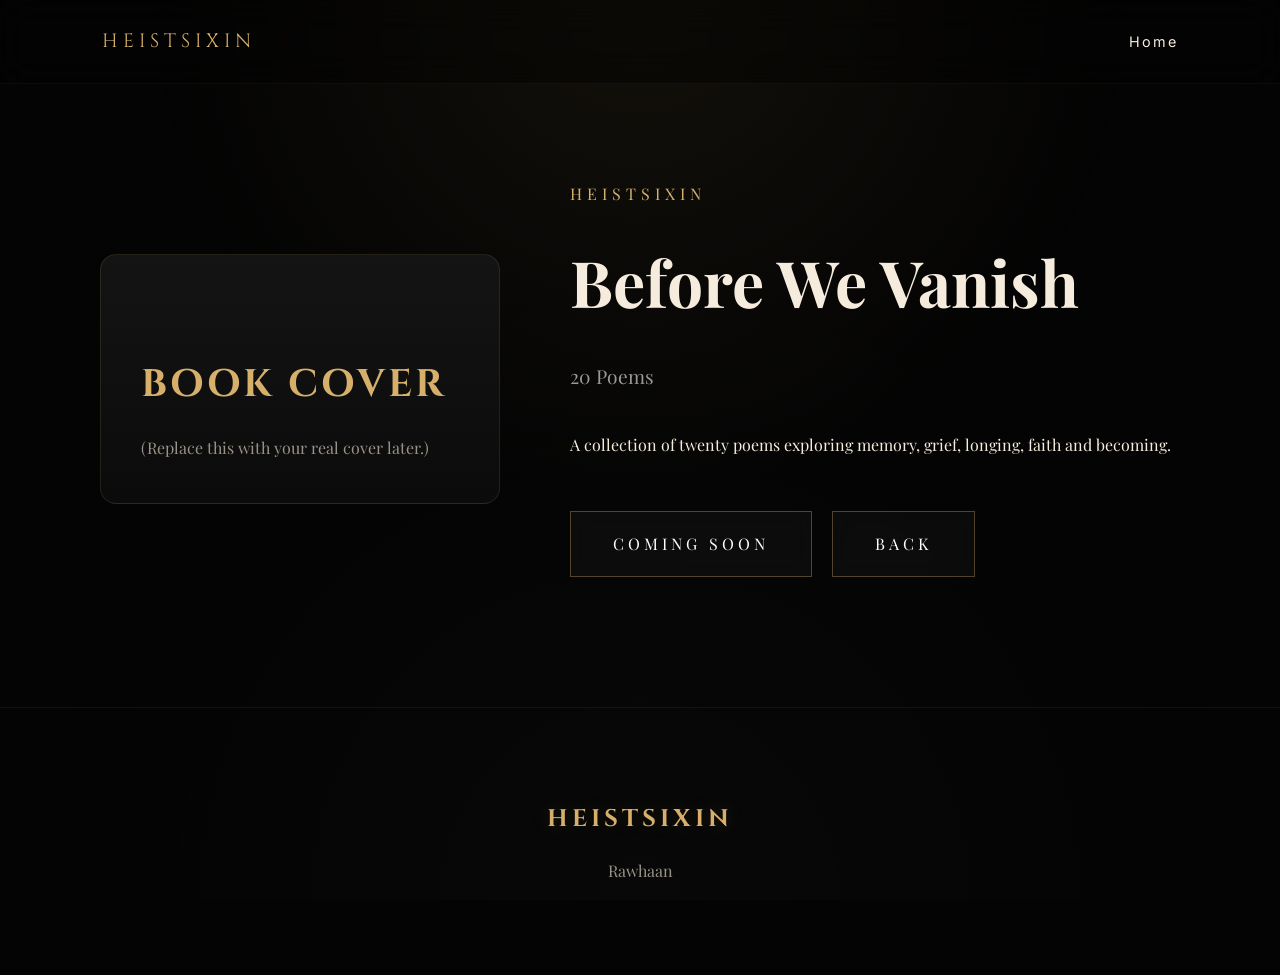
==== books/before-we-vanish.html @ 6365f0f6 "Create before-we-vanish.html" ====
<!DOCTYPE html>
<html lang="en">

<head>

<meta charset="UTF-8">
<meta name="viewport" content="width=device-width, initial-scale=1.0">

<title>Before We Vanish</title>

<link rel="stylesheet" href="../style.css">

</head>

<body>

<nav>

<div class="logo">

HEISTSIXIN

</div>

<ul>

<li><a href="../index.html">Home</a></li>

</ul>

</nav>

<section class="section" style="padding-top:180px;">

<div style="max-width:1100px;margin:auto;display:grid;grid-template-columns:400px 1fr;gap:70px;align-items:center;">

<div class="book">

<h2 style="font-size:2.4rem;margin-bottom:15px;">

BOOK COVER

</h2>

<p>

(Replace this with your real cover later.)

</p>

</div>

<div>

<p style="letter-spacing:5px;color:#d6b06b;margin-bottom:15px;">

HEISTSIXIN

</p>

<h1 style="font-size:4rem;margin-bottom:20px;">

Before We Vanish

</h1>

<p style="font-size:1.2rem;color:#999;margin-bottom:35px;">

20 Poems

</p>

<p style="max-width:650px;line-height:2;">

A collection of twenty poems exploring memory, grief,
longing, faith and becoming.

</p>

<div style="margin-top:50px;display:flex;gap:20px;">

<a class="enter-btn" href="#">

Coming Soon</a>

<a class="enter-btn" href="../index.html">

Back

</a>

</div>

</div>

</div>

</section>

<footer>

<h2>

HEISTSIXIN

</h2>

<p>

Rawhaan

</p>

</footer>

<script src="../script.js"></script>

</body>

</html>
---- style.css ----
/* ===================================================
   HEISTSIXIN ARCHIVE — V2.5
   PART 1
=================================================== */

@import url('https://fonts.googleapis.com/css2?family=Cinzel:wght@400;600;700&family=Inter:wght@300;400;500;600&family=Playfair+Display:wght@400;600;700&display=swap');

:root{

    --bg:#040404;
    --bg2:#090909;

    --panel:#111111;

    --gold:#d6b06b;

    --gold2:#8e6a2f;

    --text:#f5ecdd;

    --muted:#9a9388;

    --border:rgba(255,255,255,.07);

    --transition:.45s;

}

*{

    margin:0;

    padding:0;

    box-sizing:border-box;

}

html{

    scroll-behavior:smooth;

}

body{

    background:var(--bg);

    color:var(--text);

    font-family:"Playfair Display",serif;

    overflow-x:hidden;

    line-height:1.8;

    min-height:100vh;

}

/* ==========================
      BACKGROUND
========================== */

body::before{

    content:"";

    position:fixed;

    inset:0;

    background:

    radial-gradient(circle at top,
    rgba(214,176,107,.08),
    transparent 45%),

    radial-gradient(circle at bottom,
    rgba(255,255,255,.02),
    transparent 60%);

    z-index:-2;

}

body::after{

    content:"";

    position:fixed;

    inset:0;

    background-image:

    radial-gradient(rgba(255,255,255,.08) 1px,
    transparent 1px);

    background-size:6px 6px;

    opacity:.03;

    animation:grain 12s linear infinite;

    z-index:-1;

}

@keyframes grain{

    from{

        transform:translateY(0);

    }

    to{

        transform:translateY(120px);

    }

}

/* ==========================
      CURSOR
========================== */

#cursor{

    position:fixed;

    width:18px;

    height:18px;

    border:1px solid var(--gold);

    border-radius:50%;

    transform:translate(-50%,-50%);

    pointer-events:none;

    z-index:9999;

    transition:

    width .2s,

    height .2s,

    border .2s;

}

/* ==========================
      HERO
========================== */

.hero{

    position:relative;

    min-height:100vh;

    display:flex;

    justify-content:center;

    align-items:center;

    text-align:center;

    overflow:hidden;

    padding:40px;

}

.hero-content{

    max-width:900px;

    position:relative;

    z-index:10;

}

.archive-tag{

    font-family:"Inter",sans-serif;

    color:var(--gold);

    letter-spacing:10px;

    font-size:.8rem;

    margin-bottom:28px;

}

.hero h1{

    font-family:"Cinzel",serif;

    font-size:clamp(5rem,11vw,9rem);

    line-height:.83;

    letter-spacing:8px;

    text-transform:uppercase;

    margin-bottom:25px;

    text-shadow:

    0 0 25px rgba(214,176,107,.15),

    0 0 60px rgba(214,176,107,.05);

}

.author{

    font-size:1.15rem;

    color:var(--muted);

    margin-bottom:45px;

}

.enter-btn{

    display:inline-block;

    padding:18px 42px;

    text-decoration:none;

    color:white;

    letter-spacing:4px;

    text-transform:uppercase;

    border:1px solid rgba(214,176,107,.35);

    background:rgba(255,255,255,.03);

    backdrop-filter:blur(10px);

    transition:var(--transition);

}

.enter-btn:hover{

    transform:translateY(-4px);

    background:var(--gold);

    color:black;

    box-shadow:

    0 18px 45px rgba(214,176,107,.35);

}/* ===================================================
   PART 2
   Navigation • Sections • Books • Footer • Smoke
=================================================== */

/* ==========================
        NAVIGATION
========================== */

nav{

    position:fixed;

    top:0;

    left:0;

    width:100%;

    display:flex;

    justify-content:space-between;

    align-items:center;

    padding:24px 8%;

    background:rgba(4,4,4,.45);

    backdrop-filter:blur(18px);

    border-bottom:1px solid rgba(255,255,255,.04);

    z-index:1000;

}

.logo{

    font-family:"Cinzel",serif;

    font-size:1.2rem;

    letter-spacing:5px;

    color:var(--gold);

}

nav ul{

    display:flex;

    list-style:none;

    gap:40px;

}

nav a{

    color:var(--text);

    text-decoration:none;

    font-family:"Inter",sans-serif;

    font-size:.9rem;

    letter-spacing:2px;

    transition:.3s;

}

nav a:hover{

    color:var(--gold);

}

/* ==========================
          SECTIONS
========================== */

.section{

    max-width:1150px;

    margin:auto;

    padding:130px 35px;

}

.section h2{

    font-family:"Cinzel",serif;

    color:var(--gold);

    font-size:2.3rem;

    margin-bottom:35px;

    letter-spacing:3px;

}

.about-text{

    max-width:850px;

    font-size:1.15rem;

    color:var(--text);

    opacity:.92;

}

/* ==========================
        BLOCKQUOTE
========================== */

blockquote{

    max-width:850px;

    border-left:2px solid var(--gold);

    padding-left:35px;

    font-size:1.25rem;

    line-height:2;

    color:#ddd;

    font-style:italic;

}

/* ==========================
         BOOK GRID
========================== */

.books{

    display:grid;

    grid-template-columns:repeat(auto-fit,minmax(260px,1fr));

    gap:35px;

    margin-top:40px;

}

.book{

    background:linear-gradient(
    180deg,
    #141414,
    #0b0b0b);

    border:1px solid rgba(214,176,107,.12);

    border-radius:16px;

    padding:40px;

    min-height:250px;

    display:flex;

    flex-direction:column;

    justify-content:flex-end;

    transition:.45s;

}

.book h3{

    font-family:"Cinzel",serif;

    color:var(--gold);

    margin-bottom:15px;

}

.book p{

    color:var(--muted);

}

.book:hover{

    transform:

    translateY(-12px)

    scale(1.02);

    border-color:var(--gold);

    box-shadow:

    0 25px 50px rgba(0,0,0,.5),

    0 0 30px rgba(214,176,107,.12);

}

/* ==========================
          FOOTER
========================== */

footer{

    text-align:center;

    padding:90px 20px;

    border-top:1px solid rgba(255,255,255,.05);

}

footer h2{

    font-family:"Cinzel",serif;

    color:var(--gold);

    margin-bottom:15px;

    letter-spacing:4px;

}

footer p{

    color:var(--muted);

    margin-top:10px;

}

/* ==========================
      CINEMATIC SMOKE
========================== */

.smoke{

    position:absolute;

    inset:-20%;

    background:

    radial-gradient(circle,

    rgba(255,255,255,.05),

    transparent 70%);

    filter:blur(120px);

    animation:smokeMove 20s ease-in-out infinite;

    pointer-events:none;

}

.smoke.second{

    animation-delay:-10s;

    opacity:.55;

}

@keyframes smokeMove{

    0%{

        transform:
        translate(-12%,-8%)
        scale(1);

    }

    50%{

        transform:
        translate(10%,6%)
        scale(1.35);

    }

    100%{

        transform:
        translate(-8%,10%)
        scale(1);

    }

}/* ===================================================
   PART 3
   Animations • Responsive • Final Polish
=================================================== */

/* Reveal Animation */

.section,
.book,
blockquote{

    opacity:0;

    transform:translateY(40px);

    transition:

    opacity .9s ease,

    transform .9s ease;

}

.section.visible,
.book.visible,
blockquote.visible{

    opacity:1;

    transform:translateY(0);

}

/* Hero Fade */

.hero-content{

    animation:heroFade 1.8s ease;

}

@keyframes heroFade{

    from{

        opacity:0;

        transform:translateY(35px);

    }

    to{

        opacity:1;

        transform:none;

    }

}

/* Smooth Hover */

a,
button{

    transition:.35s;

}

/* Selection */

::selection{

    background:var(--gold);

    color:black;

}

/* Scrollbar */

::-webkit-scrollbar{

    width:10px;

}

::-webkit-scrollbar-track{

    background:#090909;

}

::-webkit-scrollbar-thumb{

    background:linear-gradient(

    var(--gold),

    var(--gold2)

    );

    border-radius:20px;

}

/* Small Gold Divider */

.divider{

    width:120px;

    height:2px;

    margin:35px auto;

    background:linear-gradient(

    transparent,

    var(--gold),

    transparent

    );

}

/* Image Covers */

.book img{

    width:100%;

    border-radius:12px;

    margin-bottom:20px;

    transition:.45s;

}

.book:hover img{

    transform:scale(1.03);

}

/* Footer Glow */

footer h2{

    text-shadow:

    0 0 18px rgba(214,176,107,.18);

}

/* Mobile */

@media (max-width:900px){

    nav{

        padding:18px 25px;

    }

    nav ul{

        gap:18px;

    }

    .hero h1{

        font-size:4.8rem;

        letter-spacing:5px;

    }

    .archive-tag{

        letter-spacing:5px;

    }

}

@media (max-width:650px){

    nav{

        flex-direction:column;

        gap:18px;

    }

    nav ul{

        flex-wrap:wrap;

        justify-content:center;

    }

    .hero{

        padding:25px;

    }

    .hero h1{

        font-size:3.7rem;

        line-height:.9;

    }

    .section{

        padding:90px 22px;

    }

    blockquote{

        font-size:1.05rem;

        padding-left:20px;

    }

}

/* End of V2.5 */
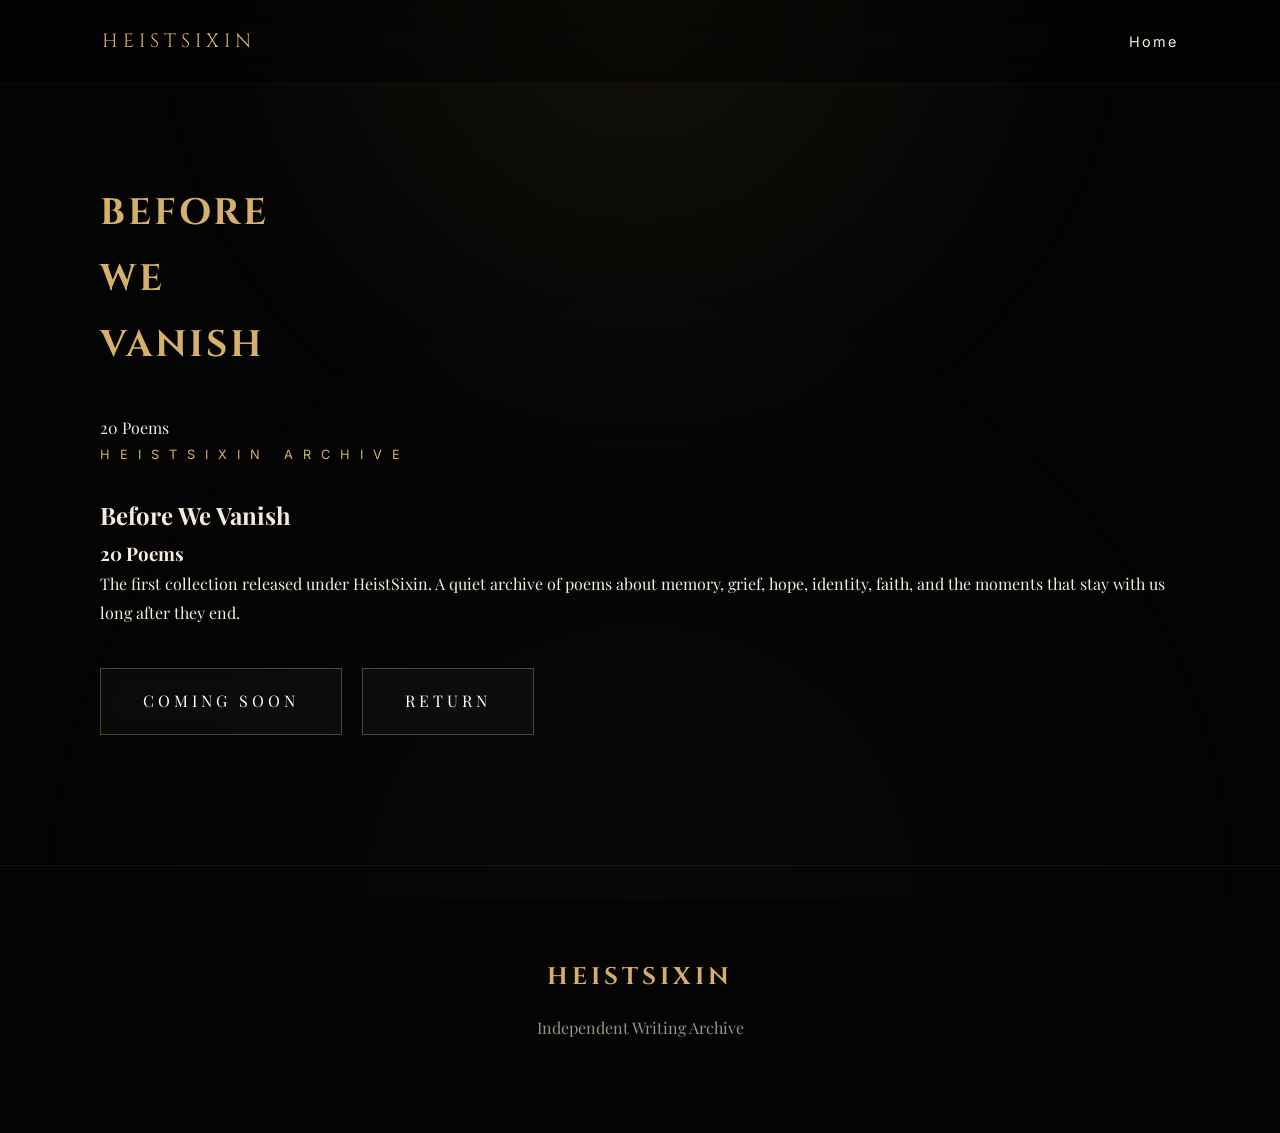
==== commit 5592d787: "Revise book page layout and content for 'Before We Vanish' Updated the layout and content for the bo" ====
--- a/books/before-we-vanish.html
+++ b/books/before-we-vanish.html
@@ -32,60 +32,67 @@
 
 <section class="section" style="padding-top:180px;">
 
-<div style="max-width:1100px;margin:auto;display:grid;grid-template-columns:400px 1fr;gap:70px;align-items:center;">
+<div class="book-page">
 
-<div class="book">
+<div class="cover">
 
-<h2 style="font-size:2.4rem;margin-bottom:15px;">
+<div class="cover-inner">
 
-BOOK COVER
+<h2>
+
+BEFORE<br>WE<br>VANISH
 
 </h2>
 
 <p>
 
-(Replace this with your real cover later.)
+20 Poems
 
 </p>
 
 </div>
 
-<div>
+</div>
 
-<p style="letter-spacing:5px;color:#d6b06b;margin-bottom:15px;">
+<div class="book-info">
 
-HEISTSIXIN
+<p class="archive-tag">
+
+HEISTSIXIN ARCHIVE
 
 </p>
 
-<h1 style="font-size:4rem;margin-bottom:20px;">
+<h1>
 
 Before We Vanish
 
 </h1>
 
-<p style="font-size:1.2rem;color:#999;margin-bottom:35px;">
+<h3>
 
 20 Poems
 
-</p>
+</h3>
 
-<p style="max-width:650px;line-height:2;">
+<p>
 
-A collection of twenty poems exploring memory, grief,
-longing, faith and becoming.
+The first collection released under HeistSixin.
+
+A quiet archive of poems about memory, grief, hope, identity, faith, and the moments that stay with us long after they end.
 
 </p>
 
-<div style="margin-top:50px;display:flex;gap:20px;">
+<div style="margin-top:40px;display:flex;gap:20px;flex-wrap:wrap;">
 
-<a class="enter-btn" href="#">
+<a href="#" class="enter-btn">
 
-Coming Soon</a>
+COMING SOON
 
-<a class="enter-btn" href="../index.html">
+</a>
 
-Back
+<a href="../index.html" class="enter-btn">
+
+RETURN
 
 </a>
 
@@ -107,7 +114,7 @@
 
 <p>
 
-Rawhaan
+Independent Writing Archive
 
 </p>
 
--- a/style.css
+++ b/style.css
@@ -822,5 +822,23 @@
     }
 
 }
-
+.book{
+
+    text-decoration:none;
+
+    color:inherit;
+
+}
+
+.book:visited{
+
+    color:inherit;
+
+}
+
+.book:hover{
+
+    text-decoration:none;
+
+}
 /* End of V2.5 */
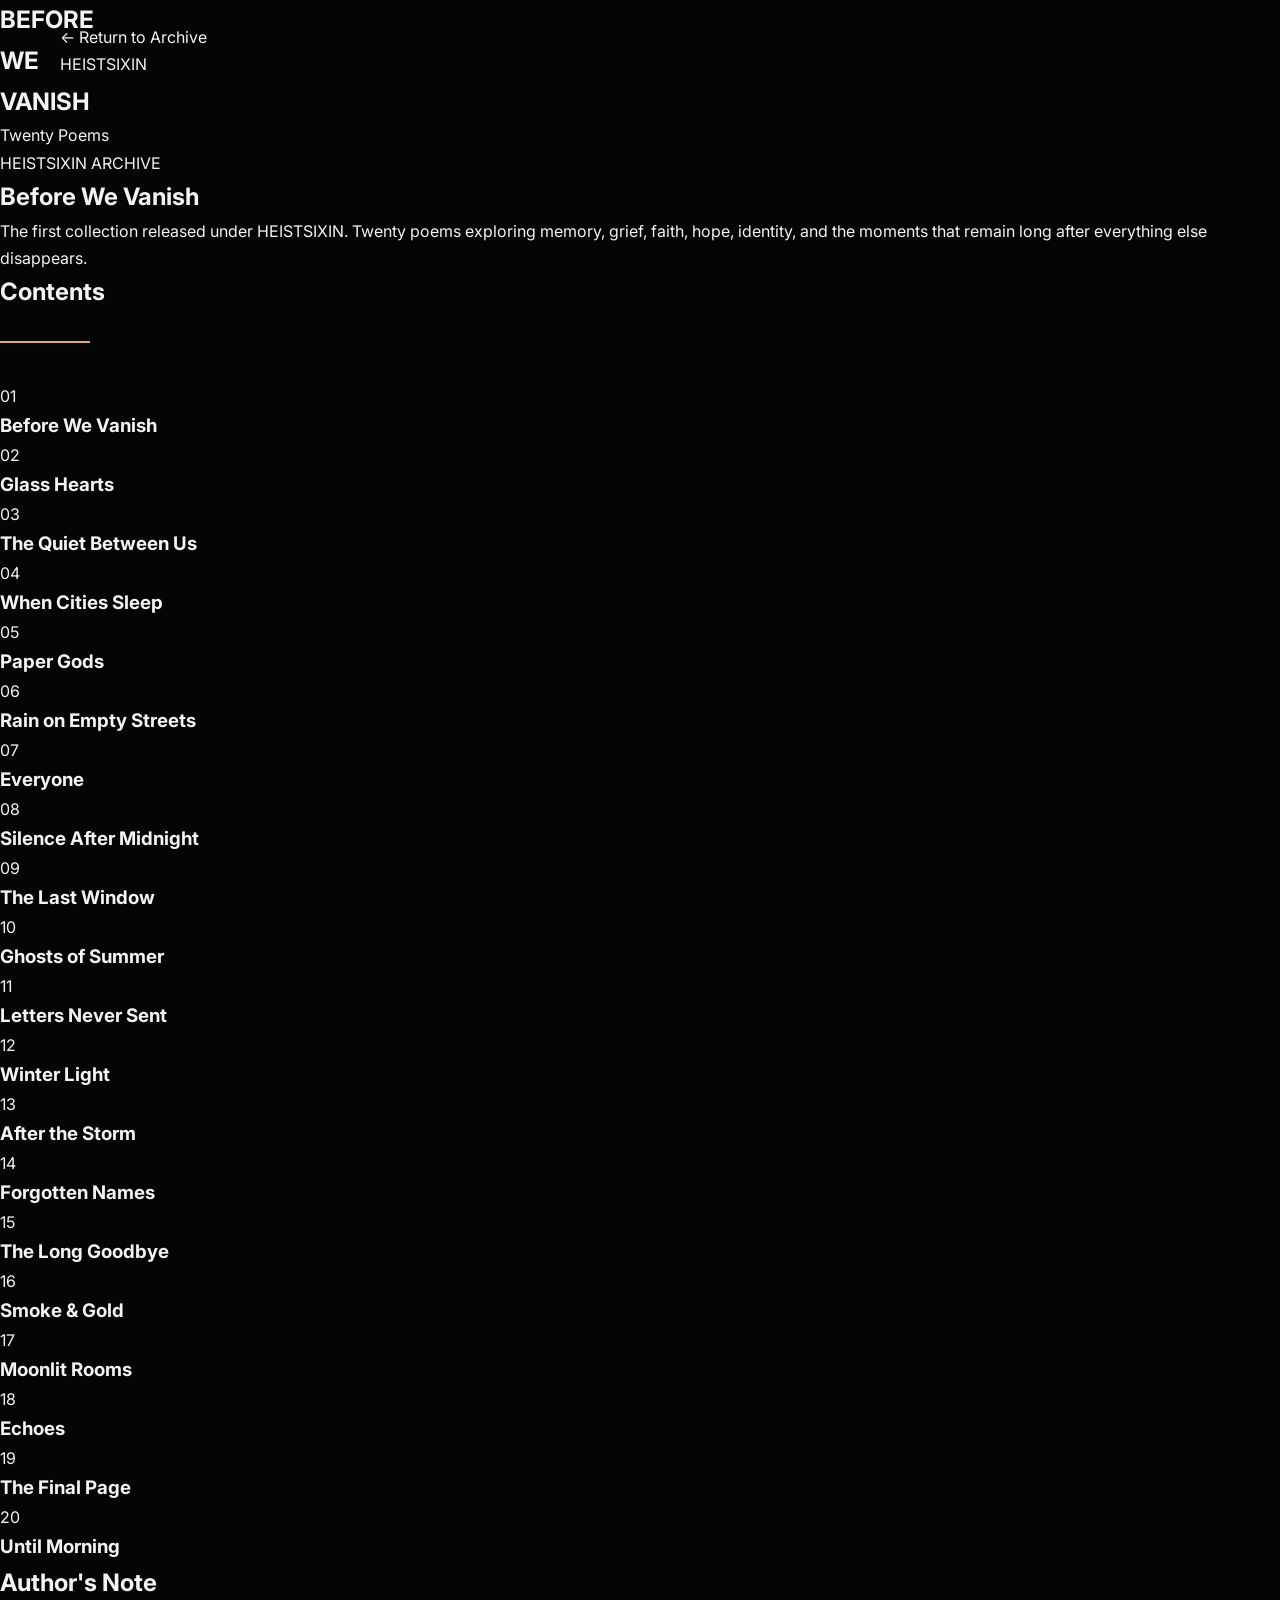
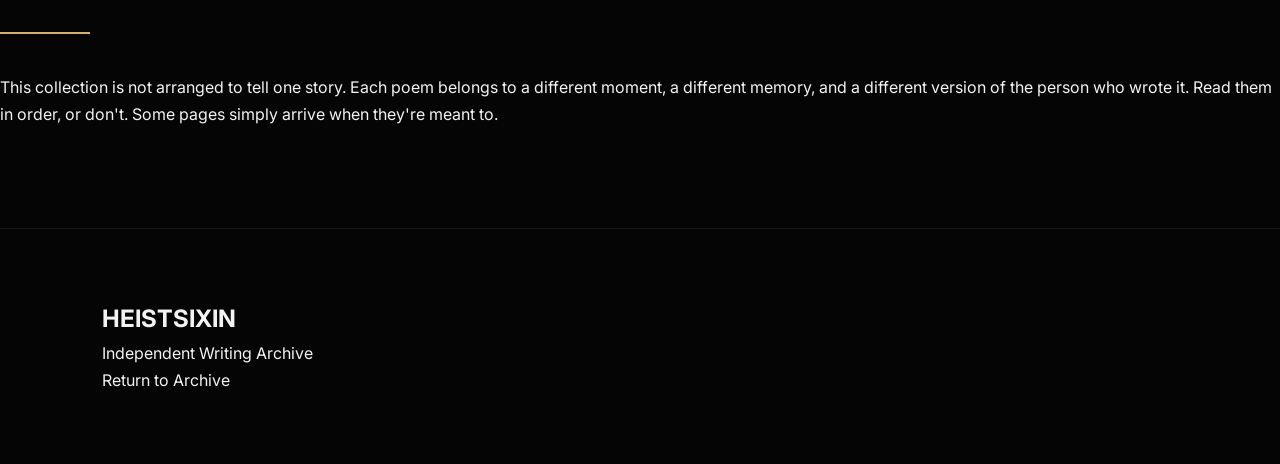
==== commit e2c83dac: "Update before-we-vanish.html" ====
--- a/books/before-we-vanish.html
+++ b/books/before-we-vanish.html
@@ -4,107 +4,245 @@
 <head>
 
 <meta charset="UTF-8">
-<meta name="viewport" content="width=device-width, initial-scale=1.0">
+
+<meta name="viewport"
+content="width=device-width, initial-scale=1.0">
 
 <title>Before We Vanish</title>
 
-<link rel="stylesheet" href="../style.css">
+<link rel="preconnect"
+href="https://fonts.googleapis.com">
+
+<link rel="preconnect"
+href="https://fonts.gstatic.com"
+crossorigin>
+
+<link href="https://fonts.googleapis.com/css2?family=Cinzel:wght@400;500;600;700&family=Inter:wght@300;400;500;600&display=swap"
+rel="stylesheet">
+
+<link rel="stylesheet"
+href="../style.css">
 
 </head>
 
 <body>
 
-<nav>
-
-<div class="logo">
+<div class="noise"></div>
+
+<header class="book-header">
+
+<a href="../index.html" class="back-link">
+
+← Return to Archive
+
+</a>
+
+<div class="book-title">
 
 HEISTSIXIN
 
 </div>
 
-<ul>
-
-<li><a href="../index.html">Home</a></li>
-
-</ul>
-
-</nav>
-
-<section class="section" style="padding-top:180px;">
-
-<div class="book-page">
-
-<div class="cover">
-
-<div class="cover-inner">
-
-<h2>
-
-BEFORE<br>WE<br>VANISH
-
-</h2>
+</header>
+
+<section class="book-hero">
+
+<div class="book-cover-large">
+
+<h1>
+
+BEFORE
+
+<br>
+
+WE
+
+<br>
+
+VANISH
+
+</h1>
 
 <p>
 
-20 Poems
-
-</p>
-
-</div>
-
-</div>
-
-<div class="book-info">
-
-<p class="archive-tag">
+Twenty Poems
+
+</p>
+
+</div>
+
+<div class="book-intro">
+
+<p class="book-label">
 
 HEISTSIXIN ARCHIVE
 
 </p>
 
-<h1>
+<h2>
 
 Before We Vanish
 
-</h1>
-
-<h3>
-
-20 Poems
-
-</h3>
+</h2>
+
+<p class="book-description">
+
+The first collection released under HEISTSIXIN.
+
+Twenty poems exploring memory,
+grief,
+faith,
+hope,
+identity,
+and the moments that remain long after everything else disappears.
+
+</p>
+
+</div>
+
+</section>
+
+<section class="contents">
+
+<h2>
+
+Contents
+
+</h2>
+
+<div class="divider"></div>
+
+<div class="poem-grid"><a class="poem-card" href="#">
+<span>01</span>
+<h3>Before We Vanish</h3>
+</a>
+
+<a class="poem-card" href="#">
+<span>02</span>
+<h3>Glass Hearts</h3>
+</a>
+
+<a class="poem-card" href="#">
+<span>03</span>
+<h3>The Quiet Between Us</h3>
+</a>
+
+<a class="poem-card" href="#">
+<span>04</span>
+<h3>When Cities Sleep</h3>
+</a>
+
+<a class="poem-card" href="#">
+<span>05</span>
+<h3>Paper Gods</h3>
+</a>
+
+<a class="poem-card" href="#">
+<span>06</span>
+<h3>Rain on Empty Streets</h3>
+</a>
+
+<a class="poem-card" href="#">
+<span>07</span>
+<h3>Everyone</h3>
+</a>
+
+<a class="poem-card" href="#">
+<span>08</span>
+<h3>Silence After Midnight</h3>
+</a>
+
+<a class="poem-card" href="#">
+<span>09</span>
+<h3>The Last Window</h3>
+</a>
+
+<a class="poem-card" href="#">
+<span>10</span>
+<h3>Ghosts of Summer</h3>
+</a>
+
+<a class="poem-card" href="#">
+<span>11</span>
+<h3>Letters Never Sent</h3>
+</a>
+
+<a class="poem-card" href="#">
+<span>12</span>
+<h3>Winter Light</h3>
+</a>
+
+<a class="poem-card" href="#">
+<span>13</span>
+<h3>After the Storm</h3>
+</a>
+
+<a class="poem-card" href="#">
+<span>14</span>
+<h3>Forgotten Names</h3>
+</a>
+
+<a class="poem-card" href="#">
+<span>15</span>
+<h3>The Long Goodbye</h3>
+</a>
+
+<a class="poem-card" href="#">
+<span>16</span>
+<h3>Smoke & Gold</h3>
+</a>
+
+<a class="poem-card" href="#">
+<span>17</span>
+<h3>Moonlit Rooms</h3>
+</a>
+
+<a class="poem-card" href="#">
+<span>18</span>
+<h3>Echoes</h3>
+</a>
+
+<a class="poem-card" href="#">
+<span>19</span>
+<h3>The Final Page</h3>
+</a>
+
+<a class="poem-card" href="#">
+<span>20</span>
+<h3>Until Morning</h3>
+</a>
+
+</div>
+
+</section>
+
+<section class="author-note">
+
+<h2>
+
+Author's Note
+
+</h2>
+
+<div class="divider"></div>
 
 <p>
 
-The first collection released under HeistSixin.
-
-A quiet archive of poems about memory, grief, hope, identity, faith, and the moments that stay with us long after they end.
-
-</p>
-
-<div style="margin-top:40px;display:flex;gap:20px;flex-wrap:wrap;">
-
-<a href="#" class="enter-btn">
-
-COMING SOON
-
-</a>
-
-<a href="../index.html" class="enter-btn">
-
-RETURN
-
-</a>
-
-</div>
-
-</div>
-
-</div>
-
-</section>
-
-<footer>
+This collection is not arranged to tell one story.
+
+Each poem belongs to a different moment, a different memory, and a different version of the person who wrote it.
+
+Read them in order, or don't.
+
+Some pages simply arrive when they're meant to.
+
+</p>
+
+</section><footer class="book-footer">
+
+<div class="book-footer-inner">
+
+<div>
 
 <h2>
 
@@ -118,6 +256,20 @@
 
 </p>
 
+</div>
+
+<div>
+
+<a href="../index.html">
+
+Return to Archive
+
+</a>
+
+</div>
+
+</div>
+
 </footer>
 
 <script src="../script.js"></script>
--- a/style.css
+++ b/style.css
@@ -1,844 +1,1104 @@
-/* ===================================================
-   HEISTSIXIN ARCHIVE — V2.5
-   PART 1
-=================================================== */
-
-@import url('https://fonts.googleapis.com/css2?family=Cinzel:wght@400;600;700&family=Inter:wght@300;400;500;600&family=Playfair+Display:wght@400;600;700&display=swap');
+/* ===================================
+   HEISTSIXIN V3
+=================================== */
 
 :root{
 
-    --bg:#040404;
-    --bg2:#090909;
-
-    --panel:#111111;
-
-    --gold:#d6b06b;
-
-    --gold2:#8e6a2f;
-
-    --text:#f5ecdd;
-
-    --muted:#9a9388;
-
-    --border:rgba(255,255,255,.07);
-
-    --transition:.45s;
+--bg:#050505;
+--panel:#101010;
+--panel2:#181818;
+
+--gold:#d6b06b;
+--gold-soft:#b89253;
+
+--text:#f3f3f3;
+--muted:#8f8f8f;
+
+--border:rgba(214,176,107,.18);
+
+--radius:22px;
+
+--shadow:0 30px 70px rgba(0,0,0,.45);
 
 }
 
 *{
 
-    margin:0;
-
-    padding:0;
-
-    box-sizing:border-box;
+margin:0;
+
+padding:0;
+
+box-sizing:border-box;
 
 }
 
 html{
 
-    scroll-behavior:smooth;
+scroll-behavior:smooth;
 
 }
 
 body{
 
-    background:var(--bg);
-
-    color:var(--text);
-
-    font-family:"Playfair Display",serif;
-
-    overflow-x:hidden;
-
-    line-height:1.8;
-
-    min-height:100vh;
-
-}
-
-/* ==========================
-      BACKGROUND
-========================== */
-
-body::before{
-
-    content:"";
-
-    position:fixed;
-
-    inset:0;
-
-    background:
-
-    radial-gradient(circle at top,
-    rgba(214,176,107,.08),
-    transparent 45%),
-
-    radial-gradient(circle at bottom,
-    rgba(255,255,255,.02),
-    transparent 60%);
-
-    z-index:-2;
-
-}
-
-body::after{
-
-    content:"";
-
-    position:fixed;
-
-    inset:0;
-
-    background-image:
-
-    radial-gradient(rgba(255,255,255,.08) 1px,
-    transparent 1px);
-
-    background-size:6px 6px;
-
-    opacity:.03;
-
-    animation:grain 12s linear infinite;
-
-    z-index:-1;
-
-}
-
-@keyframes grain{
-
-    from{
-
-        transform:translateY(0);
-
-    }
-
-    to{
-
-        transform:translateY(120px);
-
-    }
-
-}
-
-/* ==========================
-      CURSOR
-========================== */
+background:var(--bg);
+
+color:var(--text);
+
+font-family:"Inter",sans-serif;
+
+overflow-x:hidden;
+
+line-height:1.7;
+
+}
+
+/* ============================= */
+
+a{
+
+text-decoration:none;
+
+color:inherit;
+
+}
+
+img{
+
+display:block;
+
+max-width:100%;
+
+}
+
+ul{
+
+list-style:none;
+
+}
+
+/* ============================= */
+
+.noise{
+
+position:fixed;
+
+inset:0;
+
+pointer-events:none;
+
+opacity:.03;
+
+background-image:url("https://grainy-gradients.vercel.app/noise.svg");
+
+z-index:-5;
+
+}
+
+.fog{
+
+position:fixed;
+
+width:900px;
+
+height:900px;
+
+border-radius:50%;
+
+filter:blur(140px);
+
+opacity:.12;
+
+animation:floating 22s ease-in-out infinite;
+
+z-index:-4;
+
+}
+
+.fog-one{
+
+background:#8f6d34;
+
+top:-250px;
+
+left:-250px;
+
+}
+
+.fog-two{
+
+background:#222;
+
+right:-250px;
+
+bottom:-250px;
+
+animation-delay:8s;
+
+}
+
+@keyframes floating{
+
+0%,100%{
+
+transform:translate(0,0);
+
+}
+
+50%{
+
+transform:translate(80px,-60px);
+
+}
+
+}
+
+/* ============================= */
+
+#loader{
+
+position:fixed;
+
+inset:0;
+
+background:#050505;
+
+display:flex;
+
+justify-content:center;
+
+align-items:center;
+
+z-index:99999;
+
+transition:1s;
+
+}
+
+.loader-content{
+
+text-align:center;
+
+}
+
+.loader-top{
+
+letter-spacing:5px;
+
+font-size:.8rem;
+
+color:var(--gold);
+
+margin-bottom:18px;
+
+}
+
+.loader-content h1{
+
+font-family:"Cinzel",serif;
+
+font-size:3rem;
+
+letter-spacing:6px;
+
+margin-bottom:30px;
+
+}
+
+.loader-bar{
+
+width:260px;
+
+height:2px;
+
+background:#222;
+
+overflow:hidden;
+
+margin:auto;
+
+}
+
+.loader-fill{
+
+height:100%;
+
+width:0;
+
+background:var(--gold);
+
+animation:loading 2.5s forwards;
+
+}
+
+.loader-bottom{
+
+margin-top:22px;
+
+font-size:.8rem;
+
+letter-spacing:3px;
+
+color:var(--muted);
+
+text-transform:uppercase;
+
+}
+
+@keyframes loading{
+
+from{
+
+width:0;
+
+}
+
+to{
+
+width:100%;
+
+}
+
+}/* =============================
+   NAVIGATION
+============================= */
+
+header{
+
+position:fixed;
+
+top:0;
+
+left:0;
+
+width:100%;
+
+z-index:1000;
+
+padding:24px 60px;
+
+}
+
+nav{
+
+display:flex;
+
+justify-content:space-between;
+
+align-items:center;
+
+padding:18px 30px;
+
+background:rgba(10,10,10,.55);
+
+backdrop-filter:blur(18px);
+
+border:1px solid var(--border);
+
+border-radius:18px;
+
+box-shadow:var(--shadow);
+
+}
+
+.logo{
+
+font-family:"Cinzel",serif;
+
+font-size:1.35rem;
+
+letter-spacing:5px;
+
+color:var(--gold);
+
+}
+
+nav ul{
+
+display:flex;
+
+gap:35px;
+
+}
+
+nav a{
+
+position:relative;
+
+font-size:.92rem;
+
+letter-spacing:1px;
+
+transition:.35s;
+
+}
+
+nav a:hover{
+
+color:var(--gold);
+
+}
+
+nav a::after{
+
+content:"";
+
+position:absolute;
+
+left:0;
+
+bottom:-6px;
+
+width:0;
+
+height:2px;
+
+background:var(--gold);
+
+transition:.35s;
+
+}
+
+nav a:hover::after{
+
+width:100%;
+
+}
+
+/* =============================
+   HERO
+============================= */
+
+.hero{
+
+min-height:100vh;
+
+display:flex;
+
+justify-content:center;
+
+align-items:center;
+
+padding:140px 40px 100px;
+
+position:relative;
+
+overflow:hidden;
+
+}
+
+.hero-gradient{
+
+position:absolute;
+
+width:700px;
+
+height:700px;
+
+background:radial-gradient(circle,
+rgba(214,176,107,.16),
+transparent 70%);
+
+filter:blur(40px);
+
+}
+
+.hero-container{
+
+max-width:900px;
+
+text-align:center;
+
+z-index:2;
+
+}
+
+.hero-label{
+
+color:var(--gold);
+
+letter-spacing:6px;
+
+font-size:.8rem;
+
+text-transform:uppercase;
+
+margin-bottom:28px;
+
+}
+
+.hero h1{
+
+font-family:"Cinzel",serif;
+
+font-size:6rem;
+
+line-height:.95;
+
+letter-spacing:5px;
+
+margin-bottom:28px;
+
+}
+
+.hero-text{
+
+max-width:640px;
+
+margin:auto;
+
+color:var(--muted);
+
+font-size:1.08rem;
+
+line-height:2;
+
+}
+
+.hero-buttons{
+
+display:flex;
+
+justify-content:center;
+
+gap:22px;
+
+margin-top:45px;
+
+flex-wrap:wrap;
+
+}
+
+/* =============================
+   BUTTONS
+============================= */
+
+.primary-button,
+
+.secondary-button{
+
+padding:15px 34px;
+
+border-radius:999px;
+
+transition:.35s;
+
+font-weight:500;
+
+}
+
+.primary-button{
+
+background:var(--gold);
+
+color:#111;
+
+}
+
+.primary-button:hover{
+
+transform:translateY(-4px);
+
+box-shadow:0 18px 40px rgba(214,176,107,.25);
+
+}
+
+.secondary-button{
+
+border:1px solid var(--border);
+
+background:rgba(255,255,255,.03);
+
+}
+
+.secondary-button:hover{
+
+background:rgba(255,255,255,.06);
+
+border-color:var(--gold);
+
+}
+
+/* =============================
+   SECTIONS
+============================= */
+
+.section{
+
+padding:120px 8%;
+
+max-width:1400px;
+
+margin:auto;
+
+}
+
+.section-title p{
+
+color:var(--gold);
+
+letter-spacing:5px;
+
+font-size:.8rem;
+
+margin-bottom:12px;
+
+}
+
+.section-title h2{
+
+font-family:"Cinzel",serif;
+
+font-size:2.8rem;
+
+margin-bottom:18px;
+
+}
+
+.divider{
+
+width:90px;
+
+height:2px;
+
+background:var(--gold);
+
+margin:28px 0 40px;
+
+}
+
+.about-description{
+
+max-width:760px;
+
+font-size:1.05rem;
+
+color:#c7c7c7;
+
+line-height:2;
+
+}
+
+blockquote{
+
+margin-top:50px;
+
+padding-left:30px;
+
+border-left:2px solid var(--gold);
+
+font-family:"Cinzel",serif;
+
+font-size:1.25rem;
+
+font-style:italic;
+
+color:#ddd;
+
+}/* =============================
+   ARCHIVE
+============================= */
+
+.books-grid{
+
+display:grid;
+
+grid-template-columns:repeat(auto-fit,minmax(280px,1fr));
+
+gap:35px;
+
+margin-top:70px;
+
+}
+
+.book-card{
+
+position:relative;
+
+overflow:hidden;
+
+padding:40px;
+
+border-radius:var(--radius);
+
+background:linear-gradient(180deg,#151515,#0d0d0d);
+
+border:1px solid var(--border);
+
+min-height:320px;
+
+transition:.45s;
+
+cursor:pointer;
+
+box-shadow:var(--shadow);
+
+}
+
+.book-card:hover{
+
+transform:translateY(-12px) rotateX(4deg);
+
+border-color:var(--gold);
+
+}
+
+.book-card-glow{
+
+position:absolute;
+
+width:300px;
+
+height:300px;
+
+border-radius:50%;
+
+background:radial-gradient(circle,
+rgba(214,176,107,.18),
+transparent 70%);
+
+top:-150px;
+
+right:-120px;
+
+transition:.45s;
+
+}
+
+.book-card:hover .book-card-glow{
+
+transform:scale(1.3);
+
+opacity:.8;
+
+}
+
+.book-card-content{
+
+position:relative;
+
+z-index:2;
+
+}
+
+.book-number{
+
+letter-spacing:4px;
+
+font-size:.78rem;
+
+color:var(--gold);
+
+margin-bottom:18px;
+
+text-transform:uppercase;
+
+}
+
+.book-card h3{
+
+font-family:"Cinzel",serif;
+
+font-size:2rem;
+
+margin-bottom:16px;
+
+line-height:1.2;
+
+}
+
+.book-info{
+
+color:var(--muted);
+
+margin-bottom:40px;
+
+}
+
+.book-open{
+
+display:inline-block;
+
+color:var(--gold);
+
+font-weight:600;
+
+transition:.35s;
+
+}
+
+.book-card:hover .book-open{
+
+transform:translateX(8px);
+
+}
+
+.disabled{
+
+opacity:.55;
+
+cursor:default;
+
+}
+
+.disabled:hover{
+
+transform:none;
+
+border-color:var(--border);
+
+}
+
+/* =============================
+   FEATURED
+============================= */
+
+.featured-book{
+
+display:grid;
+
+grid-template-columns:1fr 420px;
+
+gap:90px;
+
+align-items:center;
+
+padding:120px 8%;
+
+max-width:1400px;
+
+margin:auto;
+
+}
+
+.featured-label{
+
+letter-spacing:5px;
+
+font-size:.8rem;
+
+color:var(--gold);
+
+margin-bottom:16px;
+
+}
+
+.featured-left h2{
+
+font-family:"Cinzel",serif;
+
+font-size:3.4rem;
+
+margin-bottom:28px;
+
+}
+
+.featured-left p{
+
+line-height:2;
+
+color:#c7c7c7;
+
+margin-bottom:40px;
+
+max-width:620px;
+
+}
+
+.book-cover{
+
+height:560px;
+
+border-radius:22px;
+
+background:linear-gradient(180deg,#1d1d1d,#090909);
+
+display:flex;
+
+justify-content:center;
+
+align-items:center;
+
+border:1px solid var(--border);
+
+box-shadow:0 40px 80px rgba(0,0,0,.55);
+
+transition:.5s;
+
+}
+
+.book-cover:hover{
+
+transform:rotateY(-8deg) rotateX(2deg) scale(1.03);
+
+}
+
+.book-cover-inner{
+
+text-align:center;
+
+padding:40px;
+
+}
+
+.book-cover-inner h2{
+
+font-family:"Cinzel",serif;
+
+font-size:3rem;
+
+line-height:1;
+
+letter-spacing:3px;
+
+color:var(--gold);
+
+margin-bottom:30px;
+
+}
+
+.book-cover-inner p{
+
+letter-spacing:4px;
+
+color:#bdbdbd;
+
+}
+
+/* =============================
+   FOOTER
+============================= */
+
+footer{
+
+margin-top:100px;
+
+padding:70px 8%;
+
+border-top:1px solid rgba(255,255,255,.08);
+
+}
+
+.footer-container{
+
+display:flex;
+
+justify-content:space-between;
+
+gap:60px;
+
+flex-wrap:wrap;
+
+}
+
+.footer-brand h2{
+
+font-family:"Cinzel",serif;
+
+letter-spacing:5px;
+
+margin-bottom:12px;
+
+}
+
+.footer-brand p,
+
+.footer-copy p{
+
+color:var(--muted);
+
+}
+
+.footer-links{
+
+display:flex;
+
+flex-direction:column;
+
+gap:12px;
+
+}
+
+.footer-links a{
+
+transition:.3s;
+
+}
+
+.footer-links a:hover{
+
+color:var(--gold);
+
+padding-left:8px;
+
+}
+
+/* =============================
+   RESPONSIVE
+============================= */
+
+@media(max-width:1000px){
+
+.featured-book{
+
+grid-template-columns:1fr;
+
+}
+
+.book-cover{
+
+max-width:360px;
+
+margin:auto;
+
+}
+
+.hero h1{
+
+font-size:4rem;
+
+}
+
+header{
+
+padding:18px;
+
+}
+
+nav{
+
+padding:16px 20px;
+
+}
+
+}
+
+@media(max-width:700px){
+
+nav{
+
+flex-direction:column;
+
+gap:20px;
+
+}
+
+nav ul{
+
+gap:18px;
+
+flex-wrap:wrap;
+
+justify-content:center;
+
+}
+
+.hero{
+
+padding-top:180px;
+
+}
+
+.hero h1{
+
+font-size:3rem;
+
+}
+
+.section{
+
+padding:90px 7%;
+
+}
+
+.section-title h2{
+
+font-size:2rem;
+
+}
+
+.books-grid{
+
+grid-template-columns:1fr;
+
+}
+
+.hero-buttons{
+
+flex-direction:column;
+
+align-items:center;
+
+}
+
+.primary-button,
+
+.secondary-button{
+
+width:240px;
+
+text-align:center;
+
+}
+
+}
+/* =============================
+   JAVASCRIPT EFFECTS
+============================= */
 
 #cursor{
 
-    position:fixed;
-
-    width:18px;
-
-    height:18px;
-
-    border:1px solid var(--gold);
-
-    border-radius:50%;
-
-    transform:translate(-50%,-50%);
-
-    pointer-events:none;
-
-    z-index:9999;
-
-    transition:
-
-    width .2s,
-
-    height .2s,
-
-    border .2s;
-
-}
-
-/* ==========================
-      HERO
-========================== */
-
-.hero{
-
-    position:relative;
-
-    min-height:100vh;
-
-    display:flex;
-
-    justify-content:center;
-
-    align-items:center;
-
-    text-align:center;
-
-    overflow:hidden;
-
-    padding:40px;
-
-}
-
-.hero-content{
-
-    max-width:900px;
-
-    position:relative;
-
-    z-index:10;
-
-}
-
-.archive-tag{
-
-    font-family:"Inter",sans-serif;
-
-    color:var(--gold);
-
-    letter-spacing:10px;
-
-    font-size:.8rem;
-
-    margin-bottom:28px;
-
-}
-
-.hero h1{
-
-    font-family:"Cinzel",serif;
-
-    font-size:clamp(5rem,11vw,9rem);
-
-    line-height:.83;
-
-    letter-spacing:8px;
-
-    text-transform:uppercase;
-
-    margin-bottom:25px;
-
-    text-shadow:
-
-    0 0 25px rgba(214,176,107,.15),
-
-    0 0 60px rgba(214,176,107,.05);
-
-}
-
-.author{
-
-    font-size:1.15rem;
-
-    color:var(--muted);
-
-    margin-bottom:45px;
-
-}
-
-.enter-btn{
-
-    display:inline-block;
-
-    padding:18px 42px;
-
-    text-decoration:none;
-
-    color:white;
-
-    letter-spacing:4px;
-
-    text-transform:uppercase;
-
-    border:1px solid rgba(214,176,107,.35);
-
-    background:rgba(255,255,255,.03);
-
-    backdrop-filter:blur(10px);
-
-    transition:var(--transition);
-
-}
-
-.enter-btn:hover{
-
-    transform:translateY(-4px);
-
-    background:var(--gold);
-
-    color:black;
-
-    box-shadow:
-
-    0 18px 45px rgba(214,176,107,.35);
-
-}/* ===================================================
-   PART 2
-   Navigation • Sections • Books • Footer • Smoke
-=================================================== */
-
-/* ==========================
-        NAVIGATION
-========================== */
-
-nav{
-
-    position:fixed;
-
-    top:0;
-
-    left:0;
-
-    width:100%;
-
-    display:flex;
-
-    justify-content:space-between;
-
-    align-items:center;
-
-    padding:24px 8%;
-
-    background:rgba(4,4,4,.45);
-
-    backdrop-filter:blur(18px);
-
-    border-bottom:1px solid rgba(255,255,255,.04);
-
-    z-index:1000;
-
-}
-
-.logo{
-
-    font-family:"Cinzel",serif;
-
-    font-size:1.2rem;
-
-    letter-spacing:5px;
-
-    color:var(--gold);
-
-}
-
-nav ul{
-
-    display:flex;
-
-    list-style:none;
-
-    gap:40px;
-
-}
-
-nav a{
-
-    color:var(--text);
-
-    text-decoration:none;
-
-    font-family:"Inter",sans-serif;
-
-    font-size:.9rem;
-
-    letter-spacing:2px;
-
-    transition:.3s;
-
-}
-
-nav a:hover{
-
-    color:var(--gold);
-
-}
-
-/* ==========================
-          SECTIONS
-========================== */
-
-.section{
-
-    max-width:1150px;
-
-    margin:auto;
-
-    padding:130px 35px;
-
-}
-
-.section h2{
-
-    font-family:"Cinzel",serif;
-
-    color:var(--gold);
-
-    font-size:2.3rem;
-
-    margin-bottom:35px;
-
-    letter-spacing:3px;
-
-}
-
-.about-text{
-
-    max-width:850px;
-
-    font-size:1.15rem;
-
-    color:var(--text);
-
-    opacity:.92;
-
-}
-
-/* ==========================
-        BLOCKQUOTE
-========================== */
-
-blockquote{
-
-    max-width:850px;
-
-    border-left:2px solid var(--gold);
-
-    padding-left:35px;
-
-    font-size:1.25rem;
-
-    line-height:2;
-
-    color:#ddd;
-
-    font-style:italic;
-
-}
-
-/* ==========================
-         BOOK GRID
-========================== */
-
-.books{
-
-    display:grid;
-
-    grid-template-columns:repeat(auto-fit,minmax(260px,1fr));
-
-    gap:35px;
-
-    margin-top:40px;
-
-}
-
-.book{
-
-    background:linear-gradient(
-    180deg,
-    #141414,
-    #0b0b0b);
-
-    border:1px solid rgba(214,176,107,.12);
-
-    border-radius:16px;
-
-    padding:40px;
-
-    min-height:250px;
-
-    display:flex;
-
-    flex-direction:column;
-
-    justify-content:flex-end;
-
-    transition:.45s;
-
-}
-
-.book h3{
-
-    font-family:"Cinzel",serif;
-
-    color:var(--gold);
-
-    margin-bottom:15px;
-
-}
-
-.book p{
-
-    color:var(--muted);
-
-}
-
-.book:hover{
-
-    transform:
-
-    translateY(-12px)
-
-    scale(1.02);
-
-    border-color:var(--gold);
-
-    box-shadow:
-
-    0 25px 50px rgba(0,0,0,.5),
-
-    0 0 30px rgba(214,176,107,.12);
-
-}
-
-/* ==========================
-          FOOTER
-========================== */
-
-footer{
-
-    text-align:center;
-
-    padding:90px 20px;
-
-    border-top:1px solid rgba(255,255,255,.05);
-
-}
-
-footer h2{
-
-    font-family:"Cinzel",serif;
-
-    color:var(--gold);
-
-    margin-bottom:15px;
-
-    letter-spacing:4px;
-
-}
-
-footer p{
-
-    color:var(--muted);
-
-    margin-top:10px;
-
-}
-
-/* ==========================
-      CINEMATIC SMOKE
-========================== */
-
-.smoke{
-
-    position:absolute;
-
-    inset:-20%;
-
-    background:
-
-    radial-gradient(circle,
-
-    rgba(255,255,255,.05),
-
-    transparent 70%);
-
-    filter:blur(120px);
-
-    animation:smokeMove 20s ease-in-out infinite;
-
-    pointer-events:none;
-
-}
-
-.smoke.second{
-
-    animation-delay:-10s;
-
-    opacity:.55;
-
-}
-
-@keyframes smokeMove{
-
-    0%{
-
-        transform:
-        translate(-12%,-8%)
-        scale(1);
-
-    }
-
-    50%{
-
-        transform:
-        translate(10%,6%)
-        scale(1.35);
-
-    }
-
-    100%{
-
-        transform:
-        translate(-8%,10%)
-        scale(1);
-
-    }
-
-}/* ===================================================
-   PART 3
-   Animations • Responsive • Final Polish
-=================================================== */
-
-/* Reveal Animation */
-
-.section,
-.book,
-blockquote{
-
-    opacity:0;
-
-    transform:translateY(40px);
-
-    transition:
-
-    opacity .9s ease,
-
-    transform .9s ease;
-
-}
-
-.section.visible,
-.book.visible,
-blockquote.visible{
-
-    opacity:1;
-
-    transform:translateY(0);
-
-}
-
-/* Hero Fade */
-
-.hero-content{
-
-    animation:heroFade 1.8s ease;
-
-}
-
-@keyframes heroFade{
-
-    from{
-
-        opacity:0;
-
-        transform:translateY(35px);
-
-    }
-
-    to{
-
-        opacity:1;
-
-        transform:none;
-
-    }
-
-}
-
-/* Smooth Hover */
-
-a,
-button{
-
-    transition:.35s;
-
-}
-
-/* Selection */
-
-::selection{
-
-    background:var(--gold);
-
-    color:black;
-
-}
-
-/* Scrollbar */
-
-::-webkit-scrollbar{
-
-    width:10px;
-
-}
-
-::-webkit-scrollbar-track{
-
-    background:#090909;
-
-}
-
-::-webkit-scrollbar-thumb{
-
-    background:linear-gradient(
-
-    var(--gold),
-
-    var(--gold2)
-
-    );
-
-    border-radius:20px;
-
-}
-
-/* Small Gold Divider */
-
-.divider{
-
-    width:120px;
-
-    height:2px;
-
-    margin:35px auto;
-
-    background:linear-gradient(
-
-    transparent,
-
-    var(--gold),
-
-    transparent
-
-    );
-
-}
-
-/* Image Covers */
-
-.book img{
-
-    width:100%;
-
-    border-radius:12px;
-
-    margin-bottom:20px;
-
-    transition:.45s;
-
-}
-
-.book:hover img{
-
-    transform:scale(1.03);
-
-}
-
-/* Footer Glow */
-
-footer h2{
-
-    text-shadow:
-
-    0 0 18px rgba(214,176,107,.18);
-
-}
-
-/* Mobile */
-
-@media (max-width:900px){
-
-    nav{
-
-        padding:18px 25px;
-
-    }
-
-    nav ul{
-
-        gap:18px;
-
-    }
-
-    .hero h1{
-
-        font-size:4.8rem;
-
-        letter-spacing:5px;
-
-    }
-
-    .archive-tag{
-
-        letter-spacing:5px;
-
-    }
-
-}
-
-@media (max-width:650px){
-
-    nav{
-
-        flex-direction:column;
-
-        gap:18px;
-
-    }
-
-    nav ul{
-
-        flex-wrap:wrap;
-
-        justify-content:center;
-
-    }
-
-    .hero{
-
-        padding:25px;
-
-    }
-
-    .hero h1{
-
-        font-size:3.7rem;
-
-        line-height:.9;
-
-    }
-
-    .section{
-
-        padding:90px 22px;
-
-    }
-
-    blockquote{
-
-        font-size:1.05rem;
-
-        padding-left:20px;
-
-    }
-
-}
-.book{
-
-    text-decoration:none;
-
-    color:inherit;
-
-}
-
-.book:visited{
-
-    color:inherit;
-
-}
-
-.book:hover{
-
-    text-decoration:none;
-
-}
-/* End of V2.5 */
+position:fixed;
+
+width:18px;
+
+height:18px;
+
+border:2px solid var(--gold);
+
+border-radius:50%;
+
+pointer-events:none;
+
+transform:translate(-50%,-50%);
+
+transition:.08s;
+
+z-index:99999;
+
+}
+
+.hidden-section{
+
+opacity:0;
+
+transform:translateY(50px);
+
+transition:1s;
+
+}
+
+.visible{
+
+opacity:1;
+
+transform:translateY(0);
+
+}
+
+.nav-scrolled{
+
+background:rgba(10,10,10,.82);
+
+box-shadow:0 25px 60px rgba(0,0,0,.45);
+
+}
+
+@media(pointer:coarse){
+
+#cursor{
+
+display:none;
+
+}
+
+}
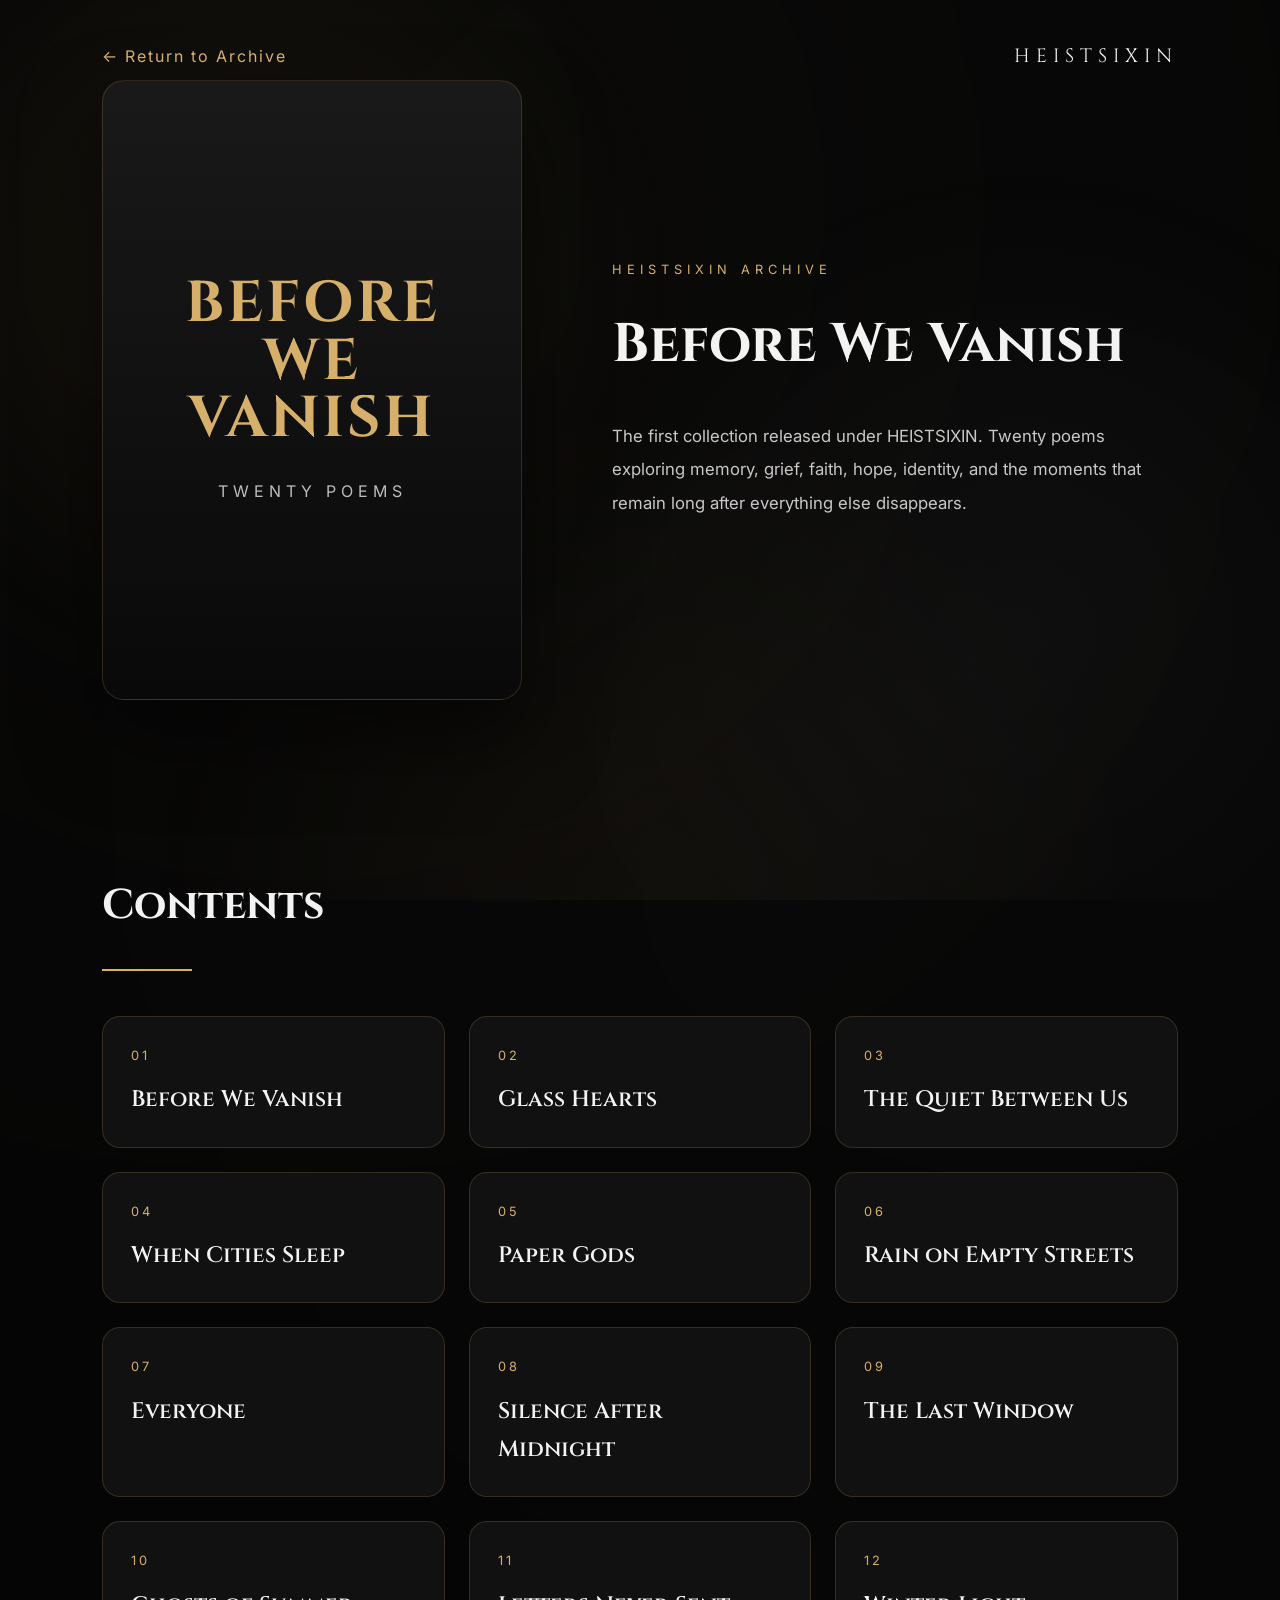
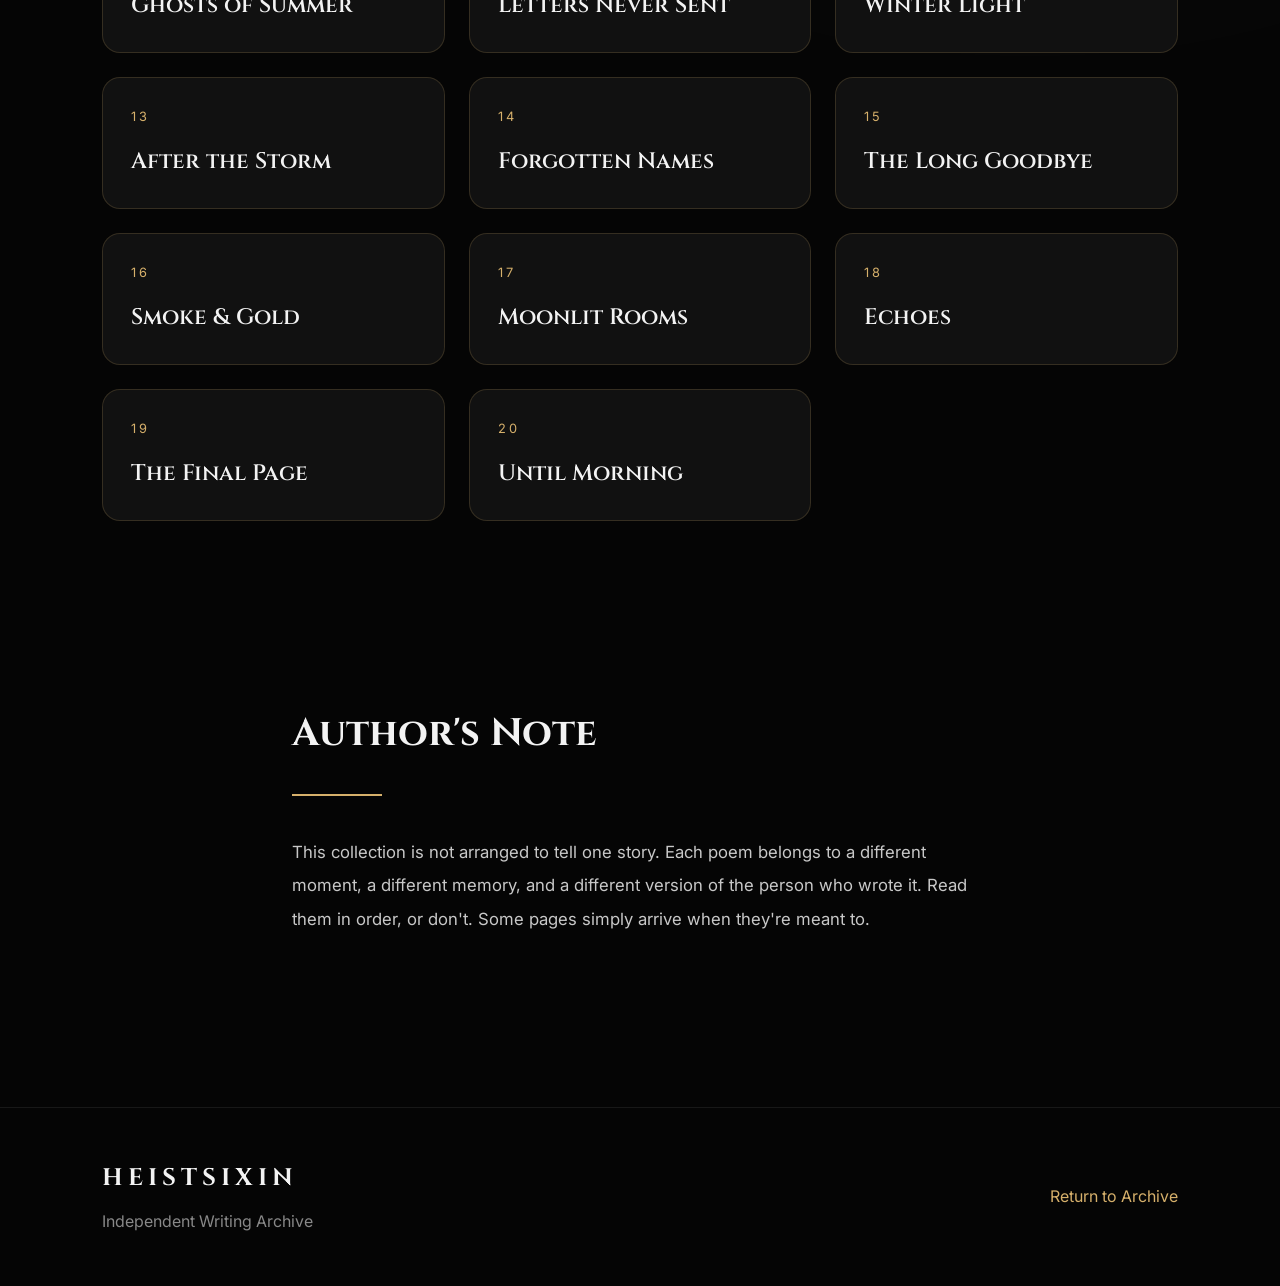
==== commit c3e989f1: "Update before-we-vanish.html" ====
--- a/books/before-we-vanish.html
+++ b/books/before-we-vanish.html
@@ -26,6 +26,9 @@
 </head>
 
 <body>
+  <div class="noise"></div>
+<div class="fog fog-one"></div>
+<div class="fog fog-two"></div>
 
 <div class="noise"></div>
 
--- a/style.css
+++ b/style.css
@@ -93,50 +93,53 @@
 z-index:-5;
 
 }
-
 .fog{
 
 position:fixed;
 
-width:900px;
-
-height:900px;
+width:1200px;
+
+height:1200px;
 
 border-radius:50%;
 
-filter:blur(140px);
-
-opacity:.12;
-
-animation:floating 22s ease-in-out infinite;
-
-z-index:-4;
+filter:blur(180px);
+
+opacity:.16;
+
+pointer-events:none;
+
+mix-blend-mode:screen;
+
+animation:fogFloat 28s ease-in-out infinite;
+
+z-index:-5;
 
 }
 
 .fog-one{
 
-background:#8f6d34;
-
-top:-250px;
-
-left:-250px;
+background:rgba(214,176,107,.12);
+
+top:-400px;
+
+left:-300px;
 
 }
 
 .fog-two{
 
-background:#222;
-
-right:-250px;
-
-bottom:-250px;
-
-animation-delay:8s;
-
-}
-
-@keyframes floating{
+background:rgba(120,120,120,.08);
+
+bottom:-450px;
+
+right:-350px;
+
+animation-delay:12s;
+
+}
+
+@keyframes fogFloat{
 
 0%,100%{
 
@@ -144,9 +147,21 @@
 
 }
 
+25%{
+
+transform:translate(80px,-60px);
+
+}
+
 50%{
 
-transform:translate(80px,-60px);
+transform:translate(-40px,80px);
+
+}
+
+75%{
+
+transform:translate(100px,40px);
 
 }
 
@@ -1102,3 +1117,424 @@
 }
 
 }
+
+
+
+
+/* ===================================
+   BOOK PAGE
+=================================== */
+
+.book-header{
+
+display:flex;
+
+justify-content:space-between;
+
+align-items:center;
+
+padding:40px 8%;
+
+}
+
+.back-link{
+
+color:var(--gold);
+
+text-decoration:none;
+
+letter-spacing:2px;
+
+transition:.35s;
+
+}
+
+.back-link:hover{
+
+opacity:.7;
+
+}
+
+.book-title{
+
+font-family:"Cinzel",serif;
+
+letter-spacing:6px;
+
+font-size:1.2rem;
+
+}
+
+.book-hero{
+
+display:grid;
+
+grid-template-columns:420px 1fr;
+
+gap:90px;
+
+align-items:center;
+
+padding:80px 8%;
+
+max-width:1400px;
+
+margin:auto;
+
+}
+
+.book-cover-large{
+
+height:620px;
+
+border-radius:22px;
+
+background:linear-gradient(180deg,#191919,#090909);
+
+border:1px solid var(--border);
+
+display:flex;
+
+flex-direction:column;
+
+justify-content:center;
+
+align-items:center;
+
+box-shadow:0 40px 80px rgba(0,0,0,.5);
+
+transition:.45s;
+
+}
+
+.book-cover-large:hover{
+
+transform:rotateY(-6deg) scale(1.02);
+
+}
+
+.book-cover-large h1{
+
+font-family:"Cinzel",serif;
+
+font-size:3.6rem;
+
+line-height:1;
+
+letter-spacing:3px;
+
+color:var(--gold);
+
+text-align:center;
+
+margin-bottom:30px;
+
+}
+
+.book-cover-large p{
+
+letter-spacing:5px;
+
+color:#bdbdbd;
+
+text-transform:uppercase;
+
+}
+
+.book-label{
+
+color:var(--gold);
+
+letter-spacing:5px;
+
+font-size:.8rem;
+
+margin-bottom:18px;
+
+text-transform:uppercase;
+
+}
+
+.book-intro h2{
+
+font-family:"Cinzel",serif;
+
+font-size:3.4rem;
+
+margin-bottom:28px;
+
+}
+
+.book-description{
+
+max-width:650px;
+
+font-size:1.05rem;
+
+line-height:2;
+
+color:#c8c8c8;
+
+}
+
+.contents{
+
+max-width:1400px;
+
+margin:auto;
+
+padding:90px 8%;
+
+}
+
+.contents h2{
+
+font-family:"Cinzel",serif;
+
+font-size:2.6rem;
+
+margin-bottom:20px;
+
+}
+
+.poem-grid{
+
+display:grid;
+
+grid-template-columns:repeat(auto-fit,minmax(260px,1fr));
+
+gap:24px;
+
+margin-top:45px;
+
+}
+
+.poem-card{
+
+display:block;
+
+padding:28px;
+
+background:#111;
+
+border:1px solid var(--border);
+
+border-radius:18px;
+
+transition:.35s;
+
+text-decoration:none;
+
+color:inherit;
+
+}
+
+.poem-card:hover{
+
+transform:translateY(-8px);
+
+border-color:var(--gold);
+
+}
+
+.poem-card span{
+
+display:block;
+
+font-size:.8rem;
+
+letter-spacing:3px;
+
+color:var(--gold);
+
+margin-bottom:14px;
+
+}
+
+.poem-card h3{
+
+font-family:"Cinzel",serif;
+
+font-size:1.4rem;
+
+font-weight:600;
+
+}
+
+.author-note{
+
+max-width:900px;
+
+margin:auto;
+
+padding:90px 8%;
+
+}
+
+.author-note h2{
+
+font-family:"Cinzel",serif;
+
+font-size:2.4rem;
+
+margin-bottom:18px;
+
+}
+
+.author-note p{
+
+line-height:2;
+
+color:#c8c8c8;
+
+font-size:1.05rem;
+
+}
+
+.book-footer{
+
+border-top:1px solid rgba(255,255,255,.08);
+
+margin-top:80px;
+
+padding:50px 8%;
+
+}
+
+.book-footer-inner{
+
+display:flex;
+
+justify-content:space-between;
+
+align-items:center;
+
+flex-wrap:wrap;
+
+gap:30px;
+
+}
+
+.book-footer h2{
+
+font-family:"Cinzel",serif;
+
+letter-spacing:5px;
+
+margin-bottom:10px;
+
+}
+
+.book-footer p{
+
+color:#888;
+
+}
+
+.book-footer a{
+
+color:var(--gold);
+
+text-decoration:none;
+
+}
+
+@media(max-width:900px){
+
+.book-hero{
+
+grid-template-columns:1fr;
+
+text-align:center;
+
+}
+
+.book-cover-large{
+
+max-width:360px;
+
+margin:auto;
+
+height:520px;
+
+}
+
+.book-cover-large h1{
+
+font-size:2.7rem;
+
+}
+
+.book-intro h2{
+
+font-size:2.6rem;
+
+}
+
+.book-description{
+
+margin:auto;
+
+}
+
+.book-header{
+
+flex-direction:column;
+
+gap:20px;
+
+}
+
+}
+/* =============================
+   ATMOSPHERE V2
+============================= */
+
+body::before{
+
+content:"";
+
+position:fixed;
+
+inset:0;
+
+pointer-events:none;
+
+background:
+radial-gradient(circle at 20% 30%,
+rgba(214,176,107,.07),
+transparent 35%),
+
+radial-gradient(circle at 80% 70%,
+rgba(255,255,255,.03),
+transparent 40%),
+
+radial-gradient(circle at 50% 100%,
+rgba(214,176,107,.05),
+transparent 45%);
+
+animation:ambientGlow 16s ease-in-out infinite;
+
+z-index:-10;
+
+}
+
+@keyframes ambientGlow{
+
+0%,100%{
+
+transform:scale(1);
+
+opacity:.8;
+
+}
+
+50%{
+
+transform:scale(1.08);
+
+opacity:1;
+
+}
+
+}
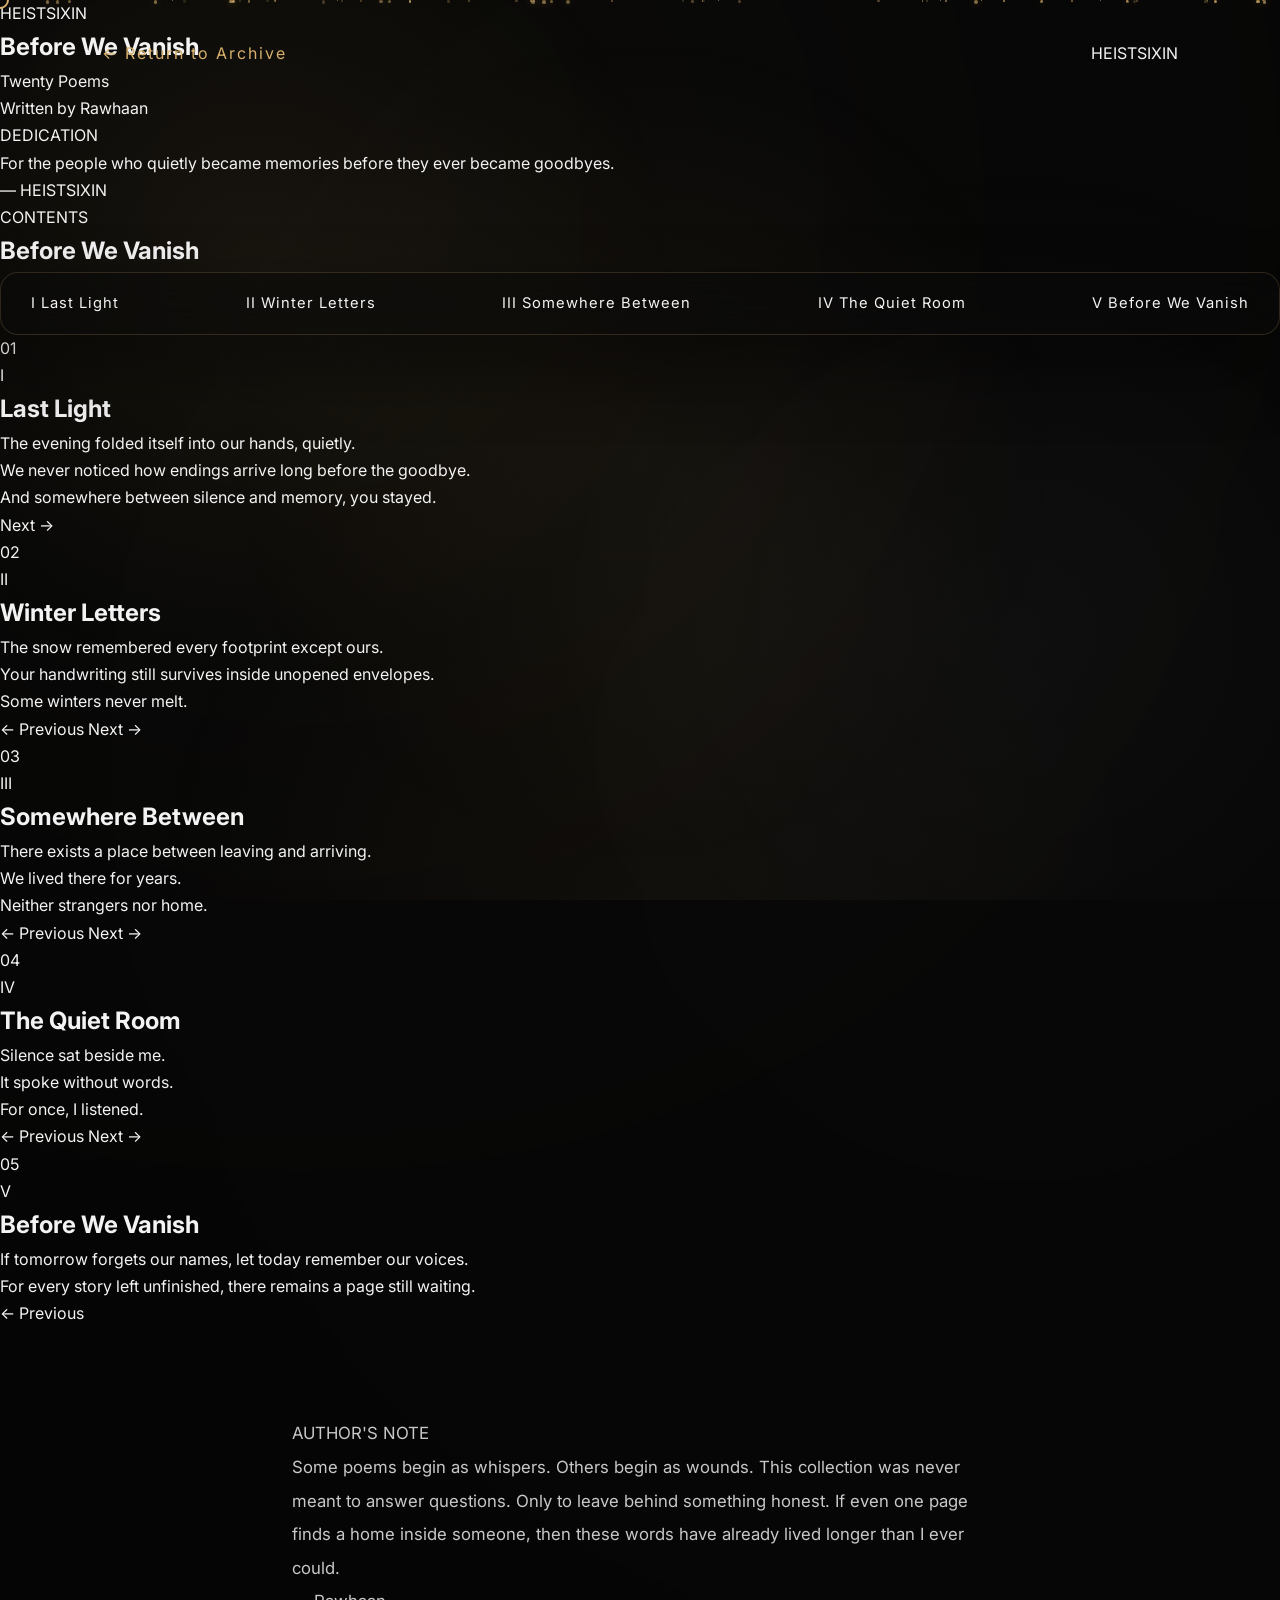
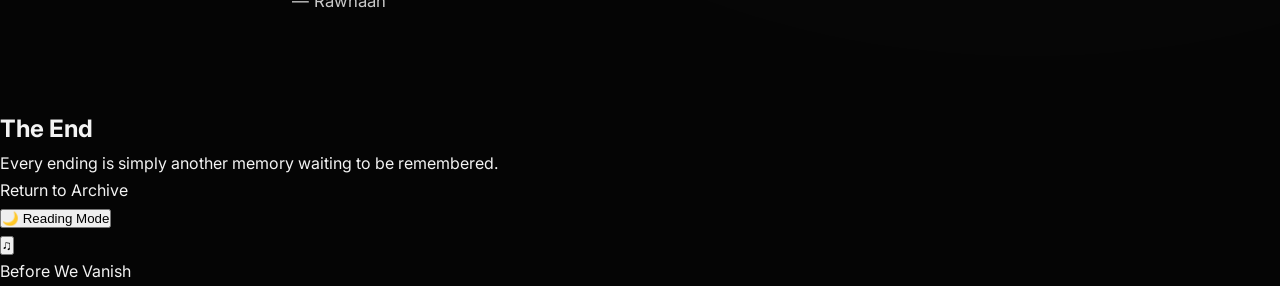
==== commit 4d74cdd6: "Update before-we-vanish.html" ====
--- a/books/before-we-vanish.html
+++ b/books/before-we-vanish.html
@@ -5,32 +5,35 @@
 
 <meta charset="UTF-8">
 
-<meta name="viewport"
-content="width=device-width, initial-scale=1.0">
-
-<title>Before We Vanish</title>
-
-<link rel="preconnect"
-href="https://fonts.googleapis.com">
-
-<link rel="preconnect"
-href="https://fonts.gstatic.com"
-crossorigin>
+<meta name="viewport" content="width=device-width, initial-scale=1.0">
+
+<title>Before We Vanish — HEISTSIXIN</title>
+
+<meta name="description"
+content="A collection of twenty poems exploring memory, grief, hope, and the quiet spaces between them.">
+
+<link rel="preconnect" href="https://fonts.googleapis.com">
+
+<link rel="preconnect" href="https://fonts.gstatic.com" crossorigin>
 
 <link href="https://fonts.googleapis.com/css2?family=Cinzel:wght@400;500;600;700&family=Inter:wght@300;400;500;600&display=swap"
 rel="stylesheet">
 
-<link rel="stylesheet"
-href="../style.css">
+<link rel="stylesheet" href="../style.css">
 
 </head>
 
 <body>
-  <div class="noise"></div>
+
+<div class="noise"></div>
+
 <div class="fog fog-one"></div>
+
 <div class="fog fog-two"></div>
 
-<div class="noise"></div>
+<div id="particles"></div>
+
+<div id="cursor"></div>
 
 <header class="book-header">
 
@@ -40,7 +43,7 @@
 
 </a>
 
-<div class="book-title">
+<div class="book-logo">
 
 HEISTSIXIN
 
@@ -48,37 +51,69 @@
 
 </header>
 
-<section class="book-hero">
-
-<div class="book-cover-large">
-
-<h1>
-
-BEFORE
-
-<br>
-
-WE
-
-<br>
-
-VANISH
+<main class="book-wrapper">
+
+<section class="title-page">
+
+<p class="book-brand">
+
+HEISTSIXIN
+
+</p>
+
+<h1 class="book-main-title">
+
+Before We Vanish
 
 </h1>
 
-<p>
+<p class="book-subtitle">
 
 Twenty Poems
 
 </p>
 
-</div>
-
-<div class="book-intro">
-
-<p class="book-label">
-
-HEISTSIXIN ARCHIVE
+<div class="book-divider"></div>
+
+<p class="book-author">
+
+Written by Rawhaan
+
+</p>
+
+</section>
+
+<section class="dedication-page">
+
+<p class="dedication-heading">
+
+DEDICATION
+
+</p>
+
+<div class="dedication-divider"></div>
+
+<p class="dedication-text">
+
+For the people
+who quietly became memories
+before they ever became goodbyes.
+
+</p>
+
+<p class="dedication-sign">
+
+— HEISTSIXIN
+
+</p>
+
+</section>
+
+<section class="contents-page">
+
+<p class="contents-label">
+
+CONTENTS
 
 </p>
 
@@ -88,192 +123,522 @@
 
 </h2>
 
-<p class="book-description">
-
-The first collection released under HEISTSIXIN.
-
-Twenty poems exploring memory,
-grief,
-faith,
-hope,
-identity,
-and the moments that remain long after everything else disappears.
-
-</p>
-
-</div>
-
-</section>
-
-<section class="contents">
+<div class="contents-divider"></div>
+
+<nav class="contents-list">
+
+<a href="#poem1">
+
+I
+<span>
+
+Last Light
+
+</span>
+
+</a>
+
+<a href="#poem2">
+
+II
+<span>
+
+Winter Letters
+
+</span>
+
+</a>
+
+<a href="#poem3">
+
+III
+<span>
+
+Somewhere Between
+
+</span>
+
+</a>
+
+<a href="#poem4">
+
+IV
+<span>
+
+The Quiet Room
+
+</span>
+
+</a>
+
+<a href="#poem5">
+
+V
+<span>
+
+Before We Vanish
+
+</span>
+
+</a>
+
+</nav>
+
+</section><section
+id="poem1"
+class="poem-page">
+
+<div class="page-number">
+
+01
+
+</div>
+
+<p class="poem-index">
+
+I
+
+</p>
+
+<h2 class="poem-title">
+
+Last Light
+
+</h2>
+
+<div class="poem-divider"></div>
+
+<div class="poem-body">
+
+<p>
+
+The evening folded itself
+into our hands,
+quietly.
+
+</p>
+
+<p>
+
+We never noticed
+how endings arrive
+long before
+the goodbye.
+
+</p>
+
+<p>
+
+And somewhere
+between silence
+and memory,
+
+you stayed.
+
+</p>
+
+</div>
+
+<div class="poem-navigation">
+
+<a href="#poem2">
+
+Next →
+
+</a>
+
+</div>
+
+</section>
+
+<section
+id="poem2"
+class="poem-page">
+
+<div class="page-number">
+
+02
+
+</div>
+
+<p class="poem-index">
+
+II
+
+</p>
+
+<h2 class="poem-title">
+
+Winter Letters
+
+</h2>
+
+<div class="poem-divider"></div>
+
+<div class="poem-body">
+
+<p>
+
+The snow remembered
+every footprint
+except ours.
+
+</p>
+
+<p>
+
+Your handwriting
+still survives
+inside unopened envelopes.
+
+</p>
+
+<p>
+
+Some winters
+never melt.
+
+</p>
+
+</div>
+
+<div class="poem-navigation">
+
+<a href="#poem1">
+
+← Previous
+
+</a>
+
+<a href="#poem3">
+
+Next →
+
+</a>
+
+</div>
+
+</section>
+
+<section
+id="poem3"
+class="poem-page">
+
+<div class="page-number">
+
+03
+
+</div>
+
+<p class="poem-index">
+
+III
+
+</p>
+
+<h2 class="poem-title">
+
+Somewhere Between
+
+</h2>
+
+<div class="poem-divider"></div>
+
+<div class="poem-body">
+
+<p>
+
+There exists
+a place
+
+between leaving
+and arriving.
+
+</p>
+
+<p>
+
+We lived there
+for years.
+
+</p>
+
+<p>
+
+Neither strangers
+nor home.
+
+</p>
+
+</div>
+
+<div class="poem-navigation">
+
+<a href="#poem2">
+
+← Previous
+
+</a>
+
+<a href="#poem4">
+
+Next →
+
+</a>
+
+</div>
+
+</section>
+
+<section
+id="poem4"
+class="poem-page">
+
+<div class="page-number">
+
+04
+
+</div>
+
+<p class="poem-index">
+
+IV
+
+</p>
+
+<h2 class="poem-title">
+
+The Quiet Room
+
+</h2>
+
+<div class="poem-divider"></div>
+
+<div class="poem-body">
+
+<p>
+
+Silence sat
+beside me.
+
+</p>
+
+<p>
+
+It spoke
+without words.
+
+</p>
+
+<p>
+
+For once,
+
+I listened.
+
+</p>
+
+</div>
+
+<div class="poem-navigation">
+
+<a href="#poem3">
+
+← Previous
+
+</a>
+
+<a href="#poem5">
+
+Next →
+
+</a>
+
+</div>
+
+</section>
+
+<section
+id="poem5"
+class="poem-page">
+
+<div class="page-number">
+
+05
+
+</div>
+
+<p class="poem-index">
+
+V
+
+</p>
+
+<h2 class="poem-title">
+
+Before We Vanish
+
+</h2>
+
+<div class="poem-divider"></div>
+
+<div class="poem-body">
+
+<p>
+
+If tomorrow
+forgets our names,
+
+let today
+
+remember
+our voices.
+
+</p>
+
+<p>
+
+For every story
+
+left unfinished,
+
+there remains
+
+a page
+still waiting.
+
+</p>
+
+</div>
+
+<div class="poem-navigation">
+
+<a href="#poem4">
+
+← Previous
+
+</a>
+
+</div>
+
+</section><section class="author-note">
+
+<p class="author-note-label">
+
+AUTHOR'S NOTE
+
+</p>
+
+<div class="book-divider"></div>
+
+<p class="author-note-text">
+
+Some poems begin as whispers.
+
+Others begin as wounds.
+
+This collection was never meant
+to answer questions.
+
+Only to leave behind
+something honest.
+
+If even one page
+finds a home inside someone,
+
+then these words
+have already lived
+longer than I ever could.
+
+</p>
+
+<p class="author-signature">
+
+— Rawhaan
+
+</p>
+
+</section>
+
+<section class="book-ending">
 
 <h2>
 
-Contents
+The End
 
 </h2>
 
-<div class="divider"></div>
-
-<div class="poem-grid"><a class="poem-card" href="#">
-<span>01</span>
-<h3>Before We Vanish</h3>
-</a>
-
-<a class="poem-card" href="#">
-<span>02</span>
-<h3>Glass Hearts</h3>
-</a>
-
-<a class="poem-card" href="#">
-<span>03</span>
-<h3>The Quiet Between Us</h3>
-</a>
-
-<a class="poem-card" href="#">
-<span>04</span>
-<h3>When Cities Sleep</h3>
-</a>
-
-<a class="poem-card" href="#">
-<span>05</span>
-<h3>Paper Gods</h3>
-</a>
-
-<a class="poem-card" href="#">
-<span>06</span>
-<h3>Rain on Empty Streets</h3>
-</a>
-
-<a class="poem-card" href="#">
-<span>07</span>
-<h3>Everyone</h3>
-</a>
-
-<a class="poem-card" href="#">
-<span>08</span>
-<h3>Silence After Midnight</h3>
-</a>
-
-<a class="poem-card" href="#">
-<span>09</span>
-<h3>The Last Window</h3>
-</a>
-
-<a class="poem-card" href="#">
-<span>10</span>
-<h3>Ghosts of Summer</h3>
-</a>
-
-<a class="poem-card" href="#">
-<span>11</span>
-<h3>Letters Never Sent</h3>
-</a>
-
-<a class="poem-card" href="#">
-<span>12</span>
-<h3>Winter Light</h3>
-</a>
-
-<a class="poem-card" href="#">
-<span>13</span>
-<h3>After the Storm</h3>
-</a>
-
-<a class="poem-card" href="#">
-<span>14</span>
-<h3>Forgotten Names</h3>
-</a>
-
-<a class="poem-card" href="#">
-<span>15</span>
-<h3>The Long Goodbye</h3>
-</a>
-
-<a class="poem-card" href="#">
-<span>16</span>
-<h3>Smoke & Gold</h3>
-</a>
-
-<a class="poem-card" href="#">
-<span>17</span>
-<h3>Moonlit Rooms</h3>
-</a>
-
-<a class="poem-card" href="#">
-<span>18</span>
-<h3>Echoes</h3>
-</a>
-
-<a class="poem-card" href="#">
-<span>19</span>
-<h3>The Final Page</h3>
-</a>
-
-<a class="poem-card" href="#">
-<span>20</span>
-<h3>Until Morning</h3>
-</a>
-
-</div>
-
-</section>
-
-<section class="author-note">
-
-<h2>
-
-Author's Note
-
-</h2>
-
-<div class="divider"></div>
-
-<p>
-
-This collection is not arranged to tell one story.
-
-Each poem belongs to a different moment, a different memory, and a different version of the person who wrote it.
-
-Read them in order, or don't.
-
-Some pages simply arrive when they're meant to.
-
-</p>
-
-</section><footer class="book-footer">
-
-<div class="book-footer-inner">
-
-<div>
-
-<h2>
-
-HEISTSIXIN
-
-</h2>
-
-<p>
-
-Independent Writing Archive
-
-</p>
-
-</div>
-
-<div>
-
-<a href="../index.html">
+<p>
+
+Every ending
+is simply another memory
+waiting to be remembered.
+
+</p>
+
+<a
+href="../index.html"
+class="return-home">
 
 Return to Archive
 
 </a>
 
-</div>
-
-</div>
-
-</footer>
+</section>
+
+</main>
+
+<!-- Reading Progress -->
+
+<div class="reading-progress">
+
+<div class="reading-progress-bar"></div>
+
+</div>
+
+<!-- Reading Mode -->
+
+<button
+id="readingMode"
+class="reading-mode-button">
+
+🌙 Reading Mode
+
+</button>
+
+<!-- Music (disabled until we add audio) -->
+
+<div
+id="musicPlayer"
+class="music-player hidden">
+
+<button id="musicToggle">
+
+♫
+
+</button>
+
+<p>
+
+Before We Vanish
+
+</p>
+
+</div>
+
+<!-- Book Opening Overlay -->
+
+<div id="bookOpeningOverlay">
+
+<div class="opening-book">
+
+<div class="opening-cover"></div>
+
+<div class="opening-pages"></div>
+
+</div>
+
+</div>
 
 <script src="../script.js"></script>
 
--- a/style.css
+++ b/style.css
@@ -1538,3 +1538,213 @@
 }
 
 }
+/* =============================
+   FLOATING PARTICLES
+============================= */
+
+#particles{
+
+position:fixed;
+
+inset:0;
+
+pointer-events:none;
+
+overflow:hidden;
+
+z-index:-3;
+
+}
+
+.particle{
+
+position:absolute;
+
+width:2px;
+
+height:2px;
+
+border-radius:50%;
+
+background:rgba(214,176,107,.8);
+
+box-shadow:0 0 10px rgba(214,176,107,.6);
+
+animation:particleFloat linear infinite;
+
+}
+
+@keyframes particleFloat{
+
+0%{
+
+transform:translateY(100vh);
+
+opacity:0;
+
+}
+
+10%{
+
+opacity:1;
+
+}
+
+90%{
+
+opacity:1;
+
+}
+
+100%{
+
+transform:translateY(-10vh);
+
+opacity:0;
+
+}
+
+}
+/* ===========================
+   MOUSE SPOTLIGHT
+=========================== */
+
+body::after{
+
+content:"";
+
+position:fixed;
+
+left:0;
+
+top:0;
+
+width:100%;
+
+height:100%;
+
+pointer-events:none;
+
+background:
+
+radial-gradient(
+
+600px circle at var(--mouse-x,50%) var(--mouse-y,50%),
+
+rgba(214,176,107,.06),
+
+transparent 70%
+
+);
+
+z-index:-2;
+
+transition:background .08s linear;
+
+}
+/* ===========================
+   HERO INTRO
+=========================== */
+
+.hero-container{
+
+opacity:0;
+
+transform:translateY(35px);
+
+animation:heroReveal 1.3s ease forwards;
+
+animation-delay:.4s;
+
+}
+
+@keyframes heroReveal{
+
+from{
+
+opacity:0;
+
+transform:translateY(35px);
+
+}
+
+to{
+
+opacity:1;
+
+transform:translateY(0);
+
+}
+
+}
+/* ==========================================
+   BOOK OPENING TRANSITION
+========================================== */
+
+#pageTransition{
+
+position:fixed;
+
+inset:0;
+
+background:#050505;
+
+opacity:0;
+
+visibility:hidden;
+
+pointer-events:none;
+
+transition:
+opacity .8s ease,
+visibility .8s ease;
+
+z-index:9999;
+
+}
+
+#pageTransition.active{
+
+opacity:1;
+
+visibility:visible;
+
+}
+
+#openBook{
+
+transform-origin:center;
+
+transition:
+
+transform .8s cubic-bezier(.22,1,.36,1),
+
+filter .8s,
+
+box-shadow .8s;
+
+will-change:transform;
+
+}
+
+#openBook.opening{
+
+transform:
+
+perspective(1800px)
+
+rotateY(-12deg)
+
+rotateX(5deg)
+
+translateY(-12px)
+
+scale(1.12);
+
+filter:
+
+brightness(1.15)
+
+drop-shadow(0 35px 90px rgba(214,176,107,.35));
+
+}
